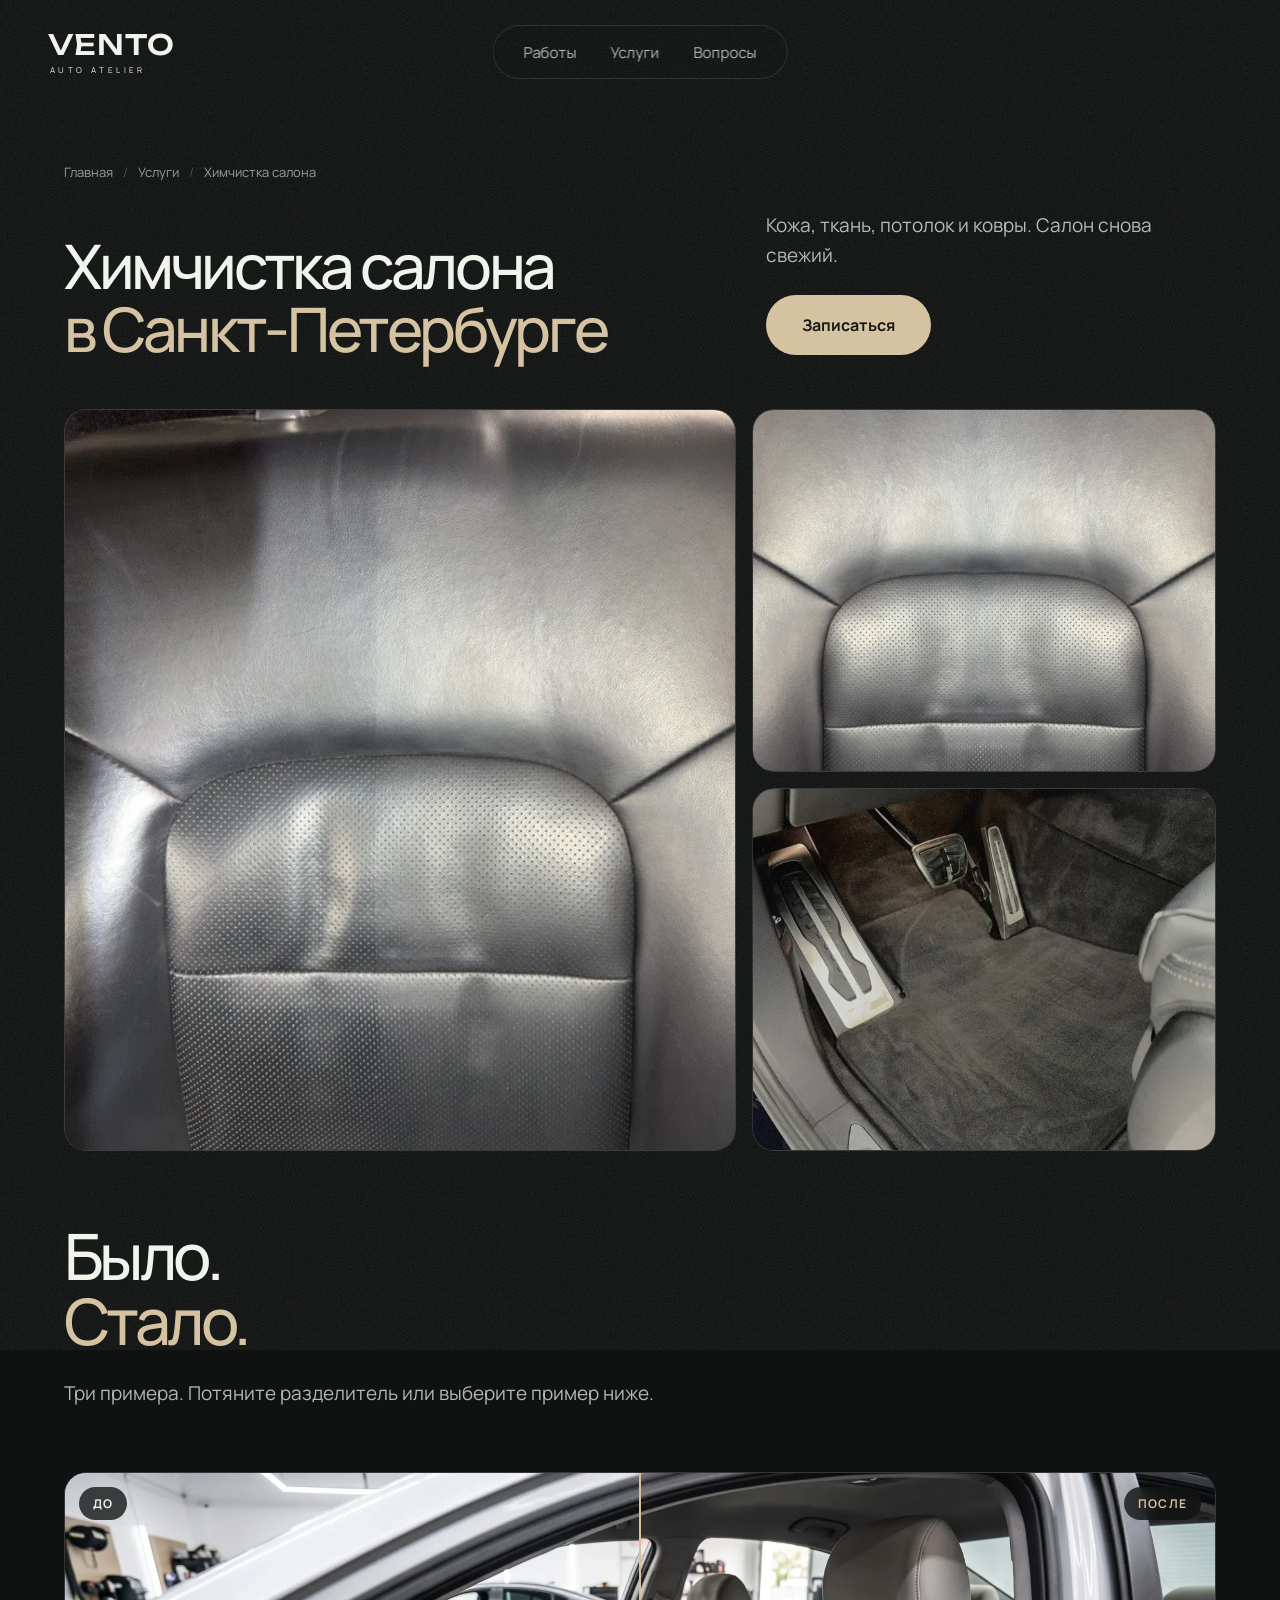
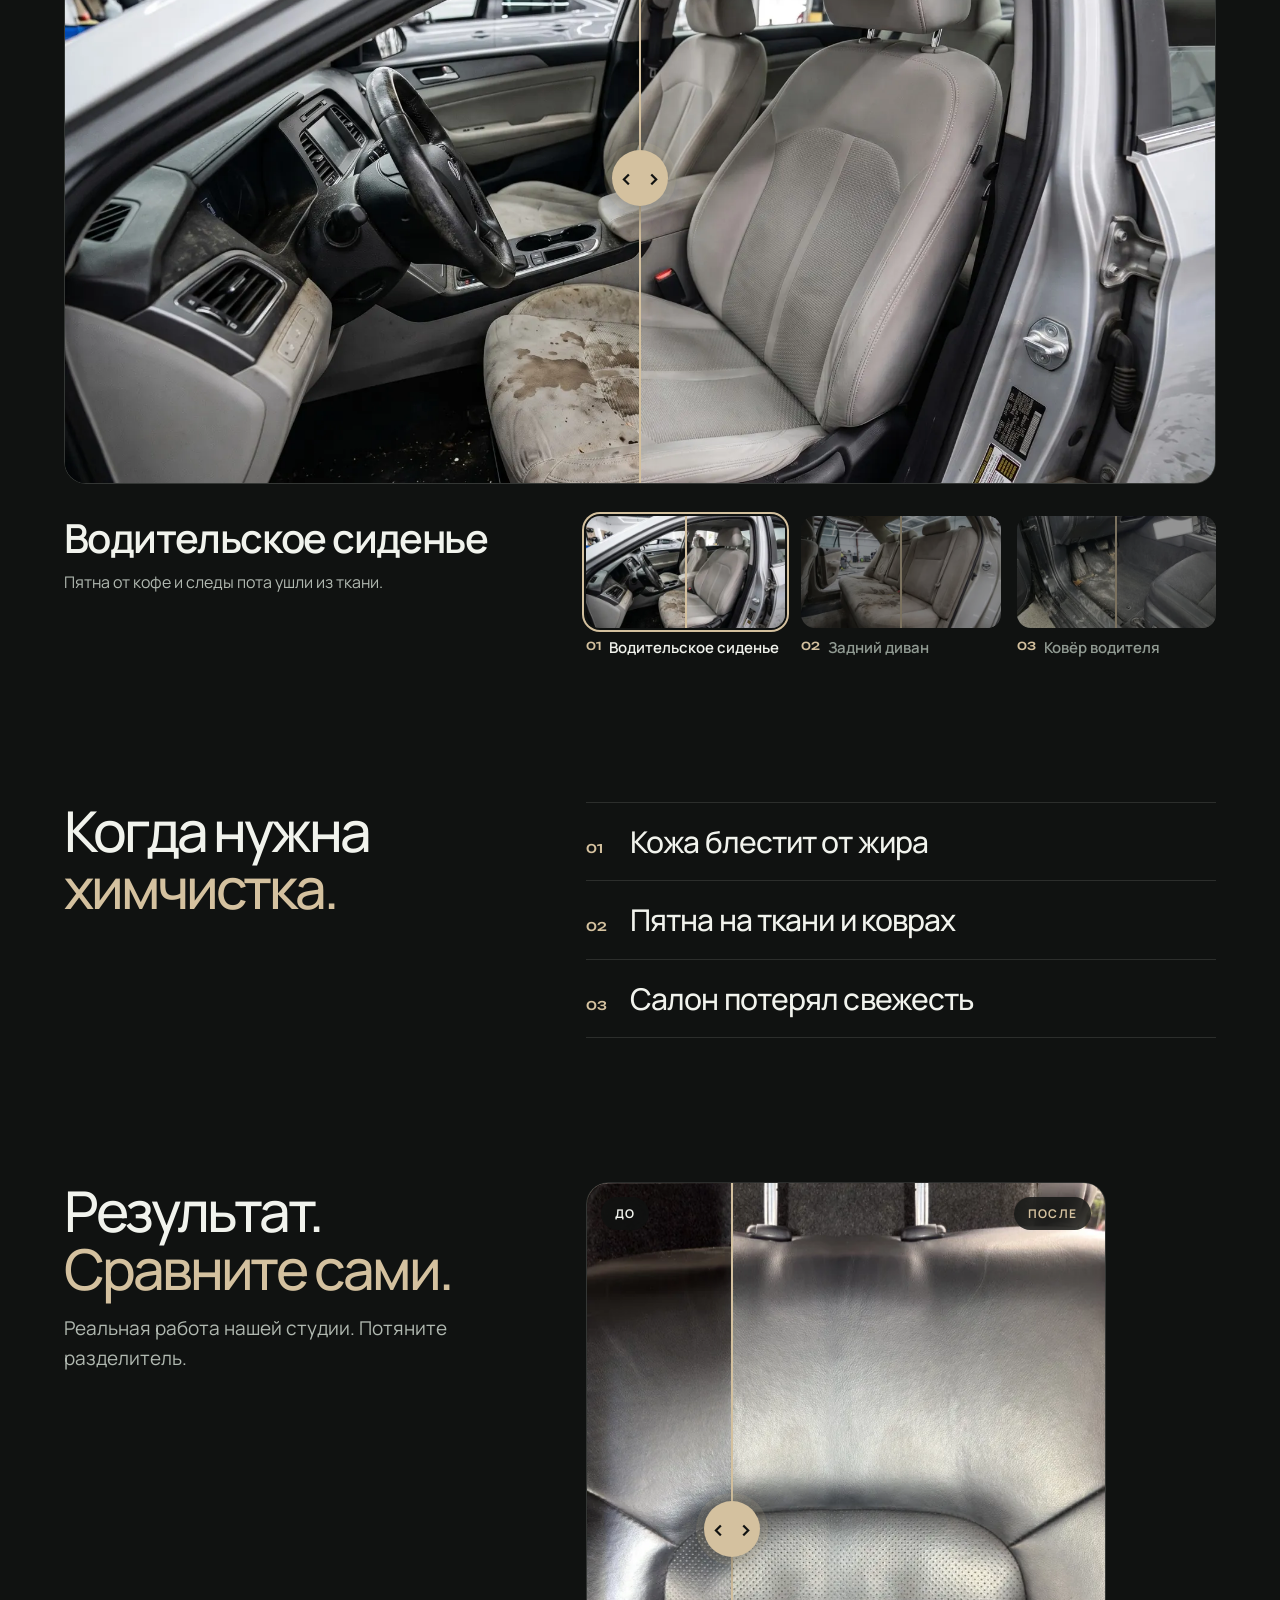
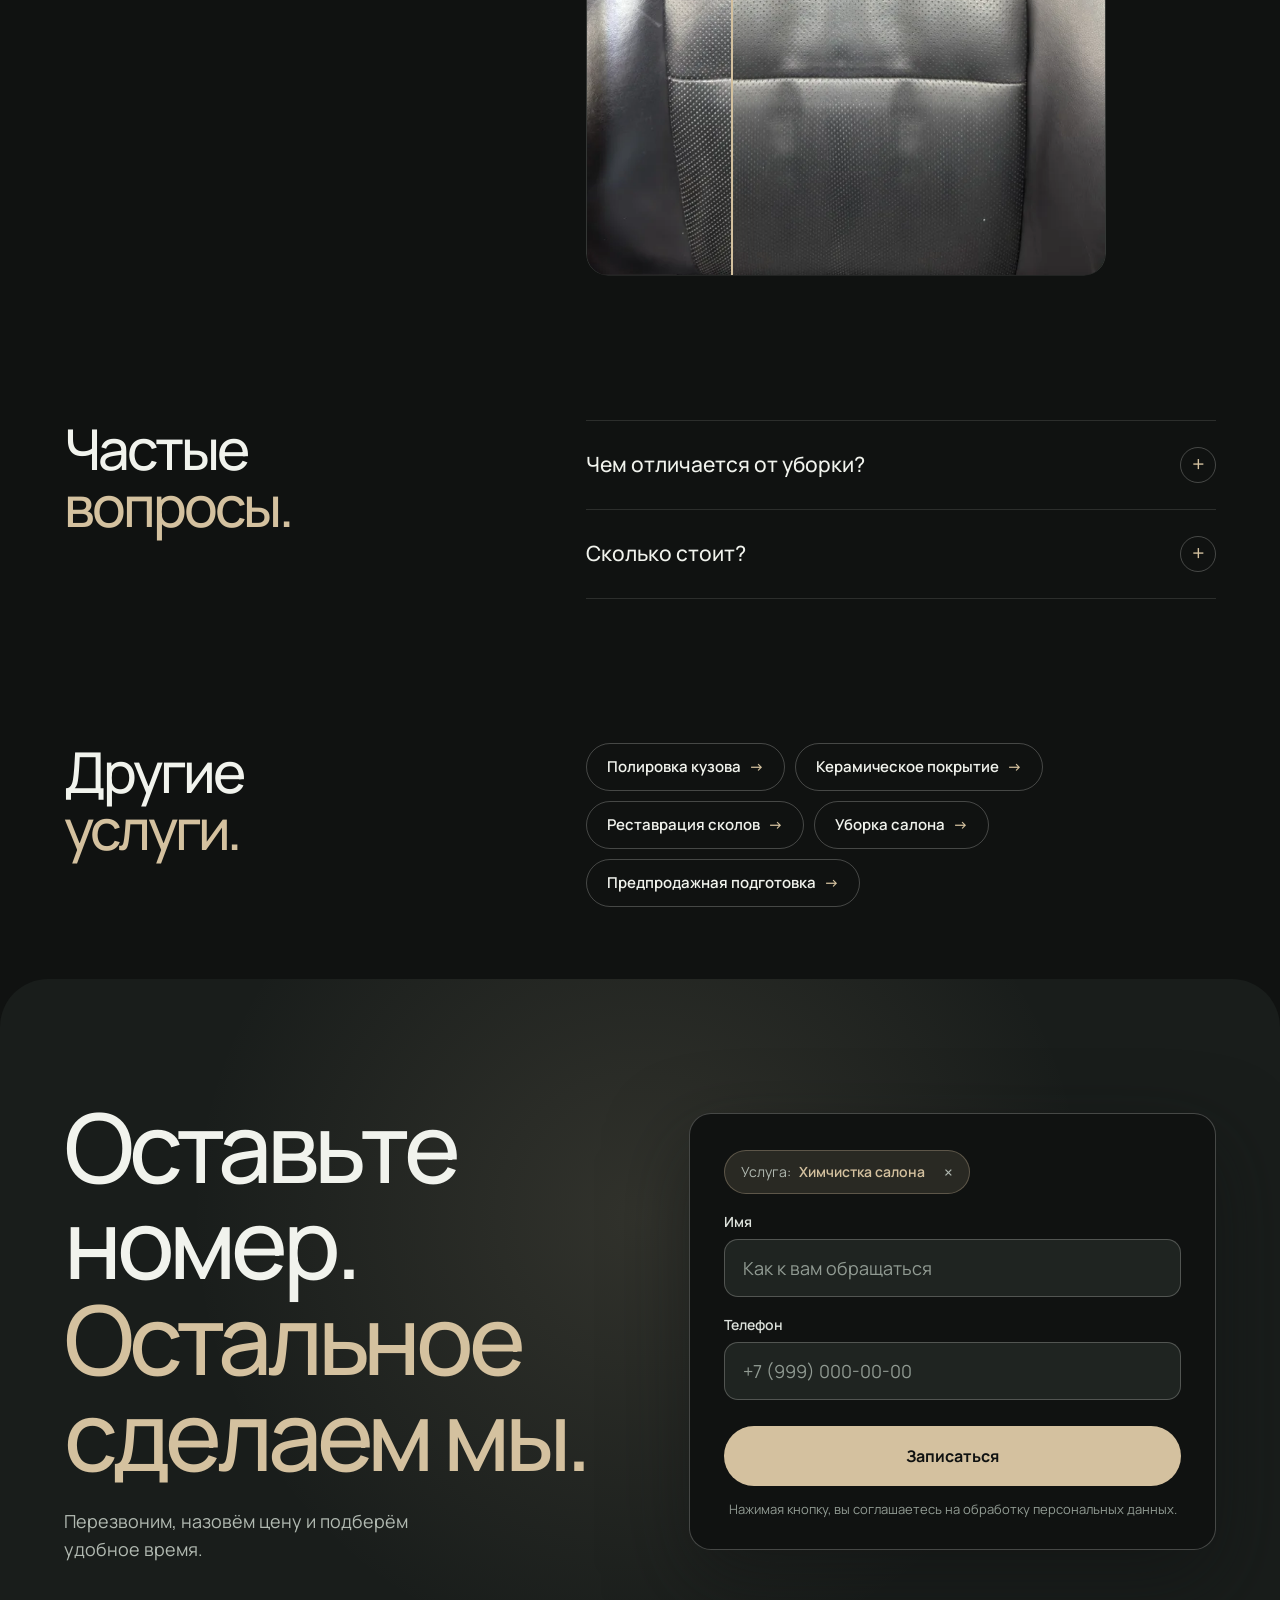
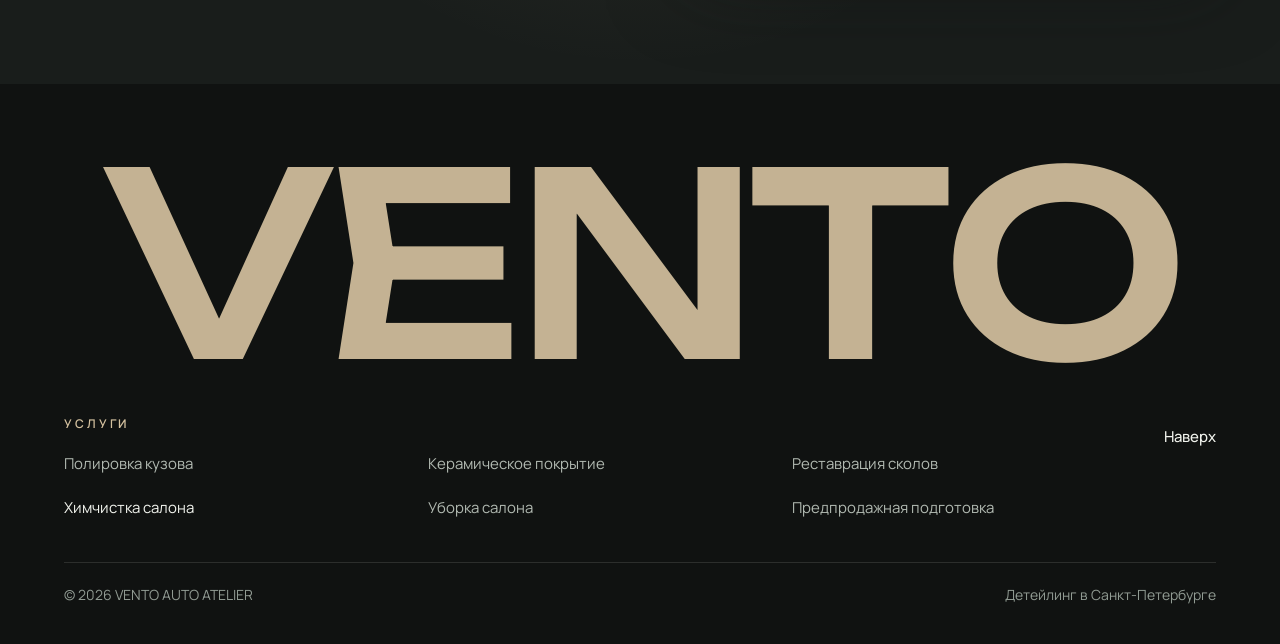
==== himchistka-salona/index.html @ b93645f8 "Publish VENTO AUTO ATELIER site Co-Authored-By: Claude Opus 5.5 <noreply@anthropic.com>" ====
<!doctype html>
<html lang="ru">
<head>
  <meta charset="UTF-8">
  <meta name="viewport" content="width=device-width,initial-scale=1,viewport-fit=cover">
  <meta name="theme-color" content="#101211">
  <title>Химчистка салона автомобиля в СПб — VENTO AUTO ATELIER</title>
  <meta name="description" content="Химчистка салона автомобиля в Санкт-Петербурге: кожа, ткань, потолок и ковры. Убираем загрязнения и жирный блеск с кожи. Фото до и после, запись онлайн.">
  <link rel="canonical" href="https://samceberez.github.io/himchistka-salona/">
  <meta name="robots" content="index, follow, max-image-preview:large, max-snippet:-1, max-video-preview:-1">
  <meta name="geo.region" content="RU-SPE">
  <meta name="geo.placename" content="Санкт-Петербург">
  <meta property="og:type" content="website">
  <meta property="og:locale" content="ru_RU">
  <meta property="og:site_name" content="VENTO AUTO ATELIER">
  <meta property="og:url" content="https://samceberez.github.io/himchistka-salona/">
  <meta property="og:title" content="Химчистка салона в Санкт-Петербурге — VENTO AUTO ATELIER">
  <meta property="og:description" content="Кожа, ткань, потолок и ковры. Салон снова свежий.">
  <meta property="og:image" content="https://samceberez.github.io/assets/og/himchistka-salona.jpg">
  <meta property="og:image:type" content="image/jpeg">
  <meta property="og:image:width" content="1200">
  <meta property="og:image:height" content="630">
  <meta property="og:image:alt" content="Химчистка салона в Санкт-Петербурге — VENTO AUTO ATELIER">
  <meta name="twitter:card" content="summary_large_image">
  <meta name="twitter:title" content="Химчистка салона в Санкт-Петербурге — VENTO AUTO ATELIER">
  <meta name="twitter:description" content="Кожа, ткань, потолок и ковры. Салон снова свежий.">
  <meta name="twitter:image" content="https://samceberez.github.io/assets/og/himchistka-salona.jpg">
  <link rel="icon" href="../favicon.ico" sizes="48x48">
  <link rel="icon" href="../assets/favicon.svg" type="image/svg+xml">
  <link rel="apple-touch-icon" href="../assets/apple-touch-icon.png">
  <link rel="manifest" href="../site.webmanifest">
  <link rel="preload" as="image" href="../assets/work/leather.webp" fetchpriority="high">
  <link rel="preload" as="font" type="font/woff2" href="../assets/font-1.woff2" crossorigin>
  <link rel="preload" as="font" type="font/woff2" href="../assets/font-2.woff2" crossorigin>
  <link rel="stylesheet" href="../assets/fonts.css?v=2">
  <link rel="stylesheet" href="../style.css?v=22.5">
  <script type="application/ld+json">{"@context":"https://schema.org","@graph":[{"@type":"WebPage","@id":"https://samceberez.github.io/himchistka-salona/#webpage","url":"https://samceberez.github.io/himchistka-salona/","name":"Химчистка салона автомобиля в СПб — VENTO AUTO ATELIER","description":"Химчистка салона автомобиля в Санкт-Петербурге: кожа, ткань, потолок и ковры. Убираем загрязнения и жирный блеск с кожи. Фото до и после, запись онлайн.","inLanguage":"ru-RU","isPartOf":{"@id":"https://samceberez.github.io/#website"},"about":{"@id":"https://samceberez.github.io/himchistka-salona/#service"},"breadcrumb":{"@id":"https://samceberez.github.io/himchistka-salona/#breadcrumbs"},"primaryImageOfPage":{"@type":"ImageObject","url":"https://samceberez.github.io/assets/work/leather.webp","width":720,"height":960}},{"@type":"BreadcrumbList","@id":"https://samceberez.github.io/himchistka-salona/#breadcrumbs","itemListElement":[{"@type":"ListItem","position":1,"name":"Главная","item":"https://samceberez.github.io/"},{"@type":"ListItem","position":2,"name":"Химчистка салона","item":"https://samceberez.github.io/himchistka-salona/"}]},{"@type":"Service","@id":"https://samceberez.github.io/himchistka-salona/#service","name":"Химчистка салона","serviceType":"Химчистка салона автомобиля","description":"Кожа, ткань, потолок и ковры. Салон снова свежий.","image":"https://samceberez.github.io/assets/work/leather.webp","url":"https://samceberez.github.io/himchistka-salona/","areaServed":{"@type":"City","name":"Санкт-Петербург"},"provider":{"@type":["AutoBodyShop","AutoWash"],"@id":"https://samceberez.github.io/#business","name":"VENTO AUTO ATELIER","url":"https://samceberez.github.io/","address":{"@type":"PostalAddress","addressLocality":"Санкт-Петербург","addressRegion":"Санкт-Петербург","addressCountry":"RU"}},"offers":{"@type":"Offer","priceCurrency":"RUB","availability":"https://schema.org/InStock","url":"https://samceberez.github.io/himchistka-salona/"}},{"@type":"FAQPage","@id":"https://samceberez.github.io/himchistka-salona/#faq","inLanguage":"ru-RU","mainEntity":[{"@type":"Question","name":"Чем отличается от уборки?","acceptedAnswer":{"@type":"Answer","text":"Уборка чистит поверхности. Химчистка очищает сами материалы салона."}},{"@type":"Question","name":"Сколько стоит?","acceptedAnswer":{"@type":"Answer","text":"Зависит от машины и её состояния. Перезвоним и назовём точную цену."}}]}]}</script>
  <script src="../app.js?v=22.5" defer></script>
</head>
<body id="top" class="page-service">
  <div class="grain" aria-hidden="true"></div>
  <a class="skip-link" href="#main">К содержанию</a>

  <header class="header">
    <a class="logo" href="../" aria-label="VENTO AUTO ATELIER, главная"><strong>VENTO</strong><small>AUTO ATELIER</small></a>
    <nav class="desktop-nav" aria-label="Навигация"><a href="../#works">Работы</a><a href="../#services">Услуги</a><a href="../#questions">Вопросы</a></nav>
    <button class="menu-toggle" type="button" aria-label="Открыть меню" aria-expanded="false" aria-controls="mobile-menu"><span></span><span></span></button>
    <nav id="mobile-menu" hidden aria-label="Мобильная навигация">
      <a href="../#works">Работы</a>
      <a href="../#services">Услуги</a>
      <a href="../#questions">Вопросы</a>
    </nav>
  </header>

  <main id="main">
    <section class="svc-hero container" aria-labelledby="page-title">
      <nav class="crumbs" aria-label="Хлебные крошки"><ol><li><a href="../">Главная</a></li><li><a href="../#services">Услуги</a></li><li aria-current="page">Химчистка салона</li></ol></nav>
      <div class="svc-hero-grid">
        <h1 id="page-title" data-kinetic>Химчистка салона<br><span class="accent">в Санкт-Петербурге</span></h1>
        <div class="svc-hero-side">
          <p class="lead reveal" style="--delay:150ms">Кожа, ткань, потолок и ковры. Салон снова свежий.</p>
          
          <a class="button page-cta reveal" style="--delay:250ms" href="#booking">Записаться</a>
        </div>
      </div>
      <div class="svc-gallery"><figure class="svc-shot is-lead reveal-media" style="--delay:0ms"><img src="../assets/work/leather.webp" alt="Кожаное сиденье: слева до химчистки, справа после" width="720" height="960" fetchpriority="high" decoding="async"></figure><figure class="svc-shot reveal-media" style="--delay:140ms"><img src="../assets/work/seat-after.webp" alt="Чистая матовая кожа сиденья после химчистки" width="720" height="960" loading="lazy" decoding="async"></figure><figure class="svc-shot reveal-media" style="--delay:280ms"><img src="../assets/work/interior-after.webp" alt="Чистые педали, коврик и пороги" width="720" height="960" loading="lazy" decoding="async"></figure></div>
    </section>

    <section class="ba-section svc-section section container" id="before-after" aria-labelledby="ba-title">
      <header class="ba-head">
        <h2 id="ba-title" data-kinetic>Было.<br><span class="accent">Стало.</span></h2>
        <p class="lead reveal" style="--delay:250ms">Три примера. Потяните разделитель или выберите пример ниже.</p>
      </header>
      <div class="ba" data-ba>
        <div class="ba-stage compare reveal-media" id="ba-stage" style="--pos:50%">
          <img class="compare-img ba-after" src="../assets/ba/himchistka-salona/1-after-960.webp" srcset="../assets/ba/himchistka-salona/1-after-960.webp 960w, ../assets/ba/himchistka-salona/1-after.webp 1920w" sizes="(min-width: 1440px) 1320px, 100vw" alt="То же сиденье после химчистки: чистая ровная ткань без пятен" width="1920" height="1080" loading="lazy" decoding="async">
          <div class="compare-before"><img class="compare-img ba-before" src="../assets/ba/himchistka-salona/1-before-960.webp" srcset="../assets/ba/himchistka-salona/1-before-960.webp 960w, ../assets/ba/himchistka-salona/1-before.webp 1920w" sizes="(min-width: 1440px) 1320px, 100vw" alt="Тканевое водительское сиденье до химчистки: пятна от кофе, крошки и шерсть" width="1920" height="1080" loading="lazy" decoding="async"></div>
          <span class="compare-tag is-before" aria-hidden="true">До</span><span class="compare-tag is-after" aria-hidden="true">После</span>
          <div class="compare-line" aria-hidden="true"><span class="compare-knob"><span>‹</span><span>›</span></span></div>
          <input class="compare-range" type="range" min="0" max="100" value="50" aria-label="Сравнить до и после" aria-valuetext="50% до, 50% после">
        </div>
        <div class="ba-foot">
          <div class="ba-caption" aria-live="polite"><h3>Водительское сиденье</h3><p>Пятна от кофе и следы пота ушли из ткани.</p></div>
          <div class="ba-nav" hidden>
            <div class="ba-cases" role="tablist" aria-label="Примеры: Химчистка салона" data-group="0"><button type="button" role="tab" class="ba-case" aria-controls="ba-stage" aria-selected="true" data-slug="himchistka-salona" data-n="1" data-title="Водительское сиденье" data-text="Пятна от кофе и следы пота ушли из ткани." data-alt-before="Тканевое водительское сиденье до химчистки: пятна от кофе, крошки и шерсть" data-alt-after="То же сиденье после химчистки: чистая ровная ткань без пятен"><span class="ba-thumb" aria-hidden="true"><img src="../assets/ba/himchistka-salona/1-before-480.webp" srcset="../assets/ba/himchistka-salona/1-before-480.webp 480w, ../assets/ba/himchistka-salona/1-before-960.webp 960w" sizes="(min-width: 1024px) 240px, 31vw" alt="" width="480" height="270" loading="lazy" decoding="async"><img class="is-after" src="../assets/ba/himchistka-salona/1-after-480.webp" srcset="../assets/ba/himchistka-salona/1-after-480.webp 480w, ../assets/ba/himchistka-salona/1-after-960.webp 960w" sizes="(min-width: 1024px) 240px, 31vw" alt="" width="480" height="270" loading="lazy" decoding="async"></span><span class="ba-case-name"><span aria-hidden="true">01</span>Водительское сиденье</span></button><button type="button" role="tab" class="ba-case" aria-controls="ba-stage" aria-selected="false" tabindex="-1" data-slug="himchistka-salona" data-n="2" data-title="Задний диван" data-text="Сок, следы обуви и жирное пятно вычищены." data-alt-before="Задний диван до химчистки: пятна от сока, следы обуви, крошки и песок" data-alt-after="Тот же диван после химчистки: чистая светлая ткань"><span class="ba-thumb" aria-hidden="true"><img src="../assets/ba/himchistka-salona/2-before-480.webp" srcset="../assets/ba/himchistka-salona/2-before-480.webp 480w, ../assets/ba/himchistka-salona/2-before-960.webp 960w" sizes="(min-width: 1024px) 240px, 31vw" alt="" width="480" height="270" loading="lazy" decoding="async"><img class="is-after" src="../assets/ba/himchistka-salona/2-after-480.webp" srcset="../assets/ba/himchistka-salona/2-after-480.webp 480w, ../assets/ba/himchistka-salona/2-after-960.webp 960w" sizes="(min-width: 1024px) 240px, 31vw" alt="" width="480" height="270" loading="lazy" decoding="async"></span><span class="ba-case-name"><span aria-hidden="true">02</span>Задний диван</span></button><button type="button" role="tab" class="ba-case" aria-controls="ba-stage" aria-selected="false" tabindex="-1" data-slug="himchistka-salona" data-n="3" data-title="Ковёр водителя" data-text="Белые разводы от соли, грязь и листья. После: чистый ворс." data-alt-before="Ковёр водителя до химчистки: разводы от соли, грязь, песок и листья" data-alt-after="Тот же ковёр после химчистки: чистый тёмный ворс и чистый порог"><span class="ba-thumb" aria-hidden="true"><img src="../assets/ba/himchistka-salona/3-before-480.webp" srcset="../assets/ba/himchistka-salona/3-before-480.webp 480w, ../assets/ba/himchistka-salona/3-before-960.webp 960w" sizes="(min-width: 1024px) 240px, 31vw" alt="" width="480" height="270" loading="lazy" decoding="async"><img class="is-after" src="../assets/ba/himchistka-salona/3-after-480.webp" srcset="../assets/ba/himchistka-salona/3-after-480.webp 480w, ../assets/ba/himchistka-salona/3-after-960.webp 960w" sizes="(min-width: 1024px) 240px, 31vw" alt="" width="480" height="270" loading="lazy" decoding="async"></span><span class="ba-case-name"><span aria-hidden="true">03</span>Ковёр водителя</span></button></div>
          </div>
        </div>
      </div>
    </section>

    <section class="svc-section svc-split section container" aria-labelledby="signs-title">
      <h2 id="signs-title" data-kinetic>Когда нужна<br><span class="accent">химчистка.</span></h2>
      <ol class="svc-signs"><li class="reveal" style="--delay:0ms"><span aria-hidden="true">01</span>Кожа блестит от жира</li><li class="reveal" style="--delay:70ms"><span aria-hidden="true">02</span>Пятна на ткани и коврах</li><li class="reveal" style="--delay:140ms"><span aria-hidden="true">03</span>Салон потерял свежесть</li></ol>
    </section>

    <section class="svc-section svc-split section container" aria-labelledby="result-title">
      <div class="svc-split-head">
        <h2 id="result-title" data-kinetic>Результат.<br><span class="accent">Сравните сами.</span></h2>
        <p class="lead reveal" style="--delay:200ms">Реальная работа нашей студии. Потяните разделитель.</p>
      </div>
      <div class="svc-compare">
        <div class="compare reveal-media" style="--pos:50%">
          <img class="compare-img" src="../assets/work/seat-after.webp" alt="После химчистки: чистая матовая кожа сиденья" width="720" height="960" loading="lazy" decoding="async">
          <div class="compare-before"><img class="compare-img" src="../assets/work/seat-before.webp" alt="До химчистки: жирный блеск и загрязнения на коже" width="720" height="960" loading="lazy" decoding="async"></div>
          <span class="compare-tag is-before" aria-hidden="true">До</span><span class="compare-tag is-after" aria-hidden="true">После</span>
          <div class="compare-line" aria-hidden="true"><span class="compare-knob"><span>‹</span><span>›</span></span></div>
          <input class="compare-range" type="range" min="0" max="100" value="50" aria-label="Кожаное сиденье до и после химчистки: сравнить" aria-valuetext="50% до, 50% после">
        </div>
      </div>
    </section>
    <section class="essentials section container" id="questions" aria-labelledby="questions-title">
      <h2 id="questions-title" data-kinetic>Частые<br><span class="accent">вопросы.</span></h2>
      <div class="faq-list">
        <details class="reveal" style="--delay:0ms" name="vento-faq"><summary>Чем отличается от уборки?<span aria-hidden="true">+</span></summary><p>Уборка чистит поверхности. Химчистка очищает сами материалы салона.</p></details>
        <details class="reveal" style="--delay:70ms" name="vento-faq"><summary>Сколько стоит?<span aria-hidden="true">+</span></summary><p>Зависит от машины и её состояния. Перезвоним и назовём точную цену.</p></details>
      </div>
    </section>

    <section class="svc-section svc-split section container" aria-labelledby="more-title">
      <h2 id="more-title" data-kinetic>Другие<br><span class="accent">услуги.</span></h2>
      <ul class="svc-more"><li><a href="../polirovka-kuzova/">Полировка кузова<span aria-hidden="true">→</span></a></li><li><a href="../keramika/">Керамическое покрытие<span aria-hidden="true">→</span></a></li><li><a href="../restavraciya-skolov/">Реставрация сколов<span aria-hidden="true">→</span></a></li><li><a href="../uborka-salona/">Уборка салона<span aria-hidden="true">→</span></a></li><li><a href="../predprodazhnaya-podgotovka/">Предпродажная подготовка<span aria-hidden="true">→</span></a></li></ul>
    </section>

    <section class="booking" id="booking" aria-labelledby="booking-title">
      <div class="booking-glow" aria-hidden="true"></div>
      <div class="container booking-grid">
        <div class="booking-copy">
          <h2 id="booking-title" data-kinetic>Оставьте номер.<br><span class="accent">Остальное сделаем мы.</span></h2>
          <p class="reveal">Перезвоним, назовём цену и подберём удобное время.</p>
        </div>
        <div class="booking-card reveal">
          <form class="booking-form" id="booking-form" data-endpoint="" data-service="Химчистка салона" novalidate>
            <input type="hidden" name="service" id="service" value="">
            <p class="booking-chosen" hidden><span>Услуга:</span> <strong id="service-label"></strong> <button type="button" class="booking-chosen-clear" aria-label="Убрать выбранную услугу">×</button></p>
            <div class="field">
              <label for="name">Имя</label>
              <input id="name" name="name" placeholder="Как к вам обращаться" autocomplete="given-name" maxlength="60" required aria-describedby="name-error">
              <p class="field-error" id="name-error" aria-live="polite"></p>
            </div>
            <div class="field">
              <label for="phone">Телефон</label>
              <input id="phone" name="phone" type="tel" inputmode="tel" placeholder="+7 (999) 000-00-00" autocomplete="tel" maxlength="18" required aria-describedby="phone-error">
              <p class="field-error" id="phone-error" aria-live="polite"></p>
            </div>
            <button class="button form-submit" type="submit">Записаться</button>
            <p class="form-status" id="form-status" role="status" aria-live="polite"></p>
            <p class="consent">Нажимая кнопку, вы соглашаетесь на обработку персональных данных.</p>
          </form>
          <div class="booking-done" id="booking-done" hidden tabindex="-1">
            <span class="done-mark" aria-hidden="true">✓</span>
            <h3 id="done-title">Спасибо!</h3>
            <p id="done-text">Скоро перезвоним.</p>
            <button type="button" class="text-link done-again">Отправить ещё одну заявку</button>
          </div>
        </div>
      </div>
    </section>
  </main>

  <footer class="footer container">
    <p class="footer-mark" data-kinetic="chars" aria-hidden="true">VENTO</p>
    <div class="footer-main">
    <nav class="footer-nav" aria-label="Услуги">
      <p class="footer-label">Услуги</p>
      <ul><li><a href="../polirovka-kuzova/">Полировка кузова</a></li><li><a href="../keramika/">Керамическое покрытие</a></li><li><a href="../restavraciya-skolov/">Реставрация сколов</a></li><li><a href="../himchistka-salona/" aria-current="page">Химчистка салона</a></li><li><a href="../uborka-salona/">Уборка салона</a></li><li><a href="../predprodazhnaya-podgotovka/">Предпродажная подготовка</a></li></ul>
    </nav>
      <!-- contacts --><!-- /contacts -->
      <a class="back-top text-link" href="#top">Наверх</a>
    </div>
    <div class="footer-bottom"><span>© <span id="year">2026</span> VENTO AUTO ATELIER</span><span>Детейлинг в Санкт-Петербурге</span></div>
  </footer>
</body>
</html>
---- assets/fonts.css ----
/* Manrope 400–700 and Unbounded 500, subset to Latin + Cyrillic + punctuation, WOFF2. */
@font-face{font-family:'Manrope';font-style:normal;font-weight:400;font-display:swap;src:url(font-0.woff2) format('woff2')}
@font-face{font-family:'Manrope';font-style:normal;font-weight:500;font-display:swap;src:url(font-1.woff2) format('woff2')}
@font-face{font-family:'Manrope';font-style:normal;font-weight:600;font-display:swap;src:url(font-2.woff2) format('woff2')}
@font-face{font-family:'Manrope';font-style:normal;font-weight:700;font-display:swap;src:url(font-3.woff2) format('woff2')}
@font-face{font-family:'Unbounded';font-style:normal;font-weight:500;font-display:swap;src:url(font-5.woff2) format('woff2')}
---- style.css ----
/* VENTO v5: dark automotive atelier. Pills for actions, 22px cards, 14px inputs. One accent: champagne. */
:root {
  color-scheme:dark;
  --black:#101211; --graphite:#191d1b; --steel:#282e2b; --steel-soft:#1f2421; --ivory:#f1f3ed;
  --champagne:#d4c19f; --champagne-light:#ead9b9; --gray:#b1b9b1; --dim:#919b93; --overlay-text:#dde2dc;
  --hairline:#f1f3ed1f; --edge:#f1f3ed3d; --dark-glass:#101211e6;
  --black-clear:#10121100; --black-shade:#101211c7; --black-half:#10121180; --black-deep:#101211f5;
  --accent-clear:#d4c19f00; --accent-glow:#d4c19f22; --accent-soft:#d4c19f4d;
  --light-clear:#f1f3ed00; --light-glow:#f1f3ed70; --reflect:#f1f3ed3a;
  --cool:#eef5ff; --cool-glow:#dcebff99;
  --bg:var(--black); --surface:var(--graphite); --text:var(--ivory); --accent:var(--champagne); --muted:var(--gray); --line:var(--hairline);
  --font:'Manrope',sans-serif; --font-logo:'Unbounded',sans-serif;
  --section-space:clamp(64px,18vw,88px); --gutter:20px; --radius-card:22px; --radius-input:14px;
  --ease:cubic-bezier(.22,1,.36,1); --ease-expo:cubic-bezier(.16,1,.3,1); --duration:320ms;
  --layer-grain:60; --layer-focus:50; --layer-header:30; --layer-dock:20;
}
*{box-sizing:border-box}html{scroll-behavior:smooth;scroll-padding-top:96px;overflow-x:clip}
body{margin:0;background:var(--bg);color:var(--text);font-family:var(--font);font-size:16px;-webkit-font-smoothing:antialiased;overflow-x:clip}
body.menu-open{overflow-y:hidden}a{color:inherit;text-decoration:none}button,input{font:inherit}button{color:inherit;cursor:pointer}
button,a,input,summary{-webkit-tap-highlight-color:transparent;touch-action:manipulation}img{display:block;width:100%;height:100%;object-fit:cover}
h1,h2,h3,p{margin:0}h1,h2,h3{font-weight:500;min-width:0;overflow-wrap:break-word}
button,a{transition:background var(--duration) var(--ease),color var(--duration) var(--ease),border-color var(--duration) var(--ease),transform var(--duration) var(--ease)}
button:focus-visible,a:focus-visible,input:focus-visible,summary:focus-visible{outline:2px solid var(--accent);outline-offset:4px}
::selection{background:var(--accent);color:var(--bg)}[hidden]{display:none!important}
.sr-only{position:absolute;width:1px;height:1px;padding:0;margin:-1px;overflow:hidden;clip:rect(0,0,0,0);white-space:nowrap;border:0}
.container{width:min(1320px,calc(100% - var(--gutter)*2));margin-inline:auto}.section{padding-block:var(--section-space)}
.eyebrow{color:var(--accent);font-size:11px;font-weight:600;line-height:1.7;text-transform:uppercase;letter-spacing:.16em}.accent{color:var(--accent)}
h2{font-size:clamp(42px,11vw,72px);line-height:1.02;letter-spacing:-.055em}
.lead{margin-top:20px;font-size:17px;line-height:1.6;color:var(--muted);max-width:52ch}
.button{min-height:60px;padding:0 36px;display:inline-flex;align-items:center;justify-content:center;gap:0;background:var(--accent);color:var(--black);border:0;border-radius:999px;font-size:16px;font-weight:700;white-space:nowrap}
.button:hover{background:var(--champagne-light);transform:translateY(-2px)}.button:active{transform:scale(.98)}
.text-link{display:inline-flex;align-items:center;gap:14px;min-height:44px;padding:0;border:0;background:none;font-size:15px;font-weight:500;white-space:nowrap}.text-link:hover{color:var(--accent)}
.skip-link{position:fixed;z-index:var(--layer-focus);top:12px;left:12px;padding:16px;background:var(--accent);color:var(--bg);transform:translateY(-200%)}.skip-link:focus{transform:none}

/* Film grain: one fixed, oversized noise layer that jitters in steps (GPU transform only), over the whole site. */
.grain{position:fixed;z-index:var(--layer-grain);top:-50%;left:-50%;width:200%;height:200%;pointer-events:none;opacity:.075;background-image:url("data:image/svg+xml,%3Csvg xmlns='http://www.w3.org/2000/svg' width='220' height='220'%3E%3Cfilter id='g'%3E%3CfeTurbulence type='fractalNoise' baseFrequency='.85' numOctaves='3' stitchTiles='stitch'/%3E%3CfeColorMatrix values='0 0 0 0 1  0 0 0 0 1  0 0 0 0 1  0 0 0 1.4 -.25'/%3E%3C/filter%3E%3Crect width='100%25' height='100%25' filter='url(%23g)'/%3E%3C/svg%3E");animation:grain .9s steps(6) infinite}
@keyframes grain{0%{transform:translate3d(0,0,0)}17%{transform:translate3d(-3%,2%,0)}33%{transform:translate3d(2%,-4%,0)}50%{transform:translate3d(-4%,-1%,0)}67%{transform:translate3d(4%,3%,0)}83%{transform:translate3d(-1%,4%,0)}100%{transform:translate3d(0,0,0)}}

/* Header: floating glass bar on mobile, split pills on desktop. */
.header{position:fixed;top:12px;left:12px;right:12px;z-index:var(--layer-header);display:flex;align-items:center;justify-content:space-between;flex-wrap:wrap;min-height:64px;padding:10px 10px 10px 18px;background:var(--dark-glass);border:1px solid var(--line);border-radius:20px;backdrop-filter:blur(18px);-webkit-backdrop-filter:blur(18px)}
.logo{display:inline-flex;flex-direction:column;justify-content:center;align-items:flex-start;gap:7px;min-height:44px}.logo strong{font-family:var(--font-logo);font-size:22px;font-weight:500;line-height:1;letter-spacing:1px}.logo small{font-size:7px;line-height:1;letter-spacing:3px;padding-left:2px}
.desktop-nav{display:none}.menu-toggle{width:44px;height:44px;display:flex;flex-direction:column;align-items:center;justify-content:center;gap:6px;border:0;border-radius:50%;background:var(--steel)}
.menu-toggle span{width:18px;height:1.5px;background:var(--text);transition:transform .4s var(--ease)}.menu-toggle[aria-expanded=true] span:first-child{transform:translateY(3.75px) rotate(45deg)}.menu-toggle[aria-expanded=true] span:last-child{transform:translateY(-3.75px) rotate(-45deg)}
.menu-open .header{bottom:12px;align-content:flex-start;background:var(--black-deep);box-shadow:0 0 0 100vmax var(--black-shade)}
#mobile-menu{flex-basis:100%;display:flex;flex-direction:column;height:calc(100% - 64px);overflow-y:auto;padding:36px 8px 8px 0}
#mobile-menu a{display:flex;align-items:center;min-height:84px;font-size:clamp(38px,11vw,52px);font-weight:500;letter-spacing:-.05em;border-bottom:1px solid var(--line);animation:menu-enter .6s var(--ease) both}
#mobile-menu a:hover{color:var(--accent)}
#mobile-menu a:nth-child(2){animation-delay:60ms}#mobile-menu a:nth-child(3){animation-delay:120ms}

/* Hero: one stage at every size. The car drives in from the right and settles,
   headlights blink every 5 seconds. */
.hero{--car-w:min(106vw,1000px);--word:clamp(80px,26vw,236px);position:relative;isolation:isolate;display:flex;flex-direction:column;justify-content:center;padding:112px 0 64px;overflow:clip;background:var(--bg)}
.hero:before{content:'';position:absolute;z-index:0;left:50%;top:56%;width:150vw;height:110vw;translate:-50% -50%;border-radius:50%;background:radial-gradient(closest-side,var(--accent-glow),var(--accent-clear));pointer-events:none;animation:light-enter 1.6s 1.1s var(--ease) both}
.hero-content{display:contents}
.hero-location{order:1;position:relative;z-index:1;display:flex;align-items:center;justify-content:center;gap:16px;padding-inline:var(--gutter);font-size:11px;font-weight:600;letter-spacing:.34em;color:var(--champagne-light);animation:fade-up .7s .2s var(--ease) both}
.loc-rule{width:clamp(28px,9vw,56px);height:1px;background:linear-gradient(90deg,var(--accent-clear),var(--accent));transform-origin:right;animation:rule-draw .9s .55s var(--ease) both}
.loc-rule:last-child{background:linear-gradient(90deg,var(--accent),var(--accent-clear));transform-origin:left}
.loc-name{margin-right:-.34em}
@keyframes rule-draw{from{transform:scaleX(0)}to{transform:none}}
.hero h1{order:2;position:relative;z-index:1;margin-top:12px;padding-inline:8px;text-align:center;line-height:1;font-weight:600}
.hero-first,.hero-second{display:block;width:max-content;margin-inline:auto;padding:4px 6px 8px;clip-path:inset(-.12em -.4em 0 -.4em)}
.hero-first{font-size:clamp(30px,8.6vw,60px);letter-spacing:-.055em;font-weight:500}
.hero-second{font-size:var(--word);letter-spacing:-.075em;color:var(--accent);margin-top:-.08em;white-space:nowrap}
.char{display:inline-block;transform-origin:0 100%;animation:char-rise 1s calc(.15s + var(--char-index)*34ms) var(--ease-expo) both}.hero-second .char{animation-delay:calc(.38s + var(--char-index)*48ms)}
/* Liquid type (5s loop): after the intro the heading is drawn once into a WebGL texture and warped by sine waves
   whose periods divide 5s, so the loop has no seam. The DOM text stays for layout and screen readers. */
.liquid-canvas{position:absolute;pointer-events:none;opacity:0}
.liquid-ready .hero-second{visibility:hidden}.liquid-ready .hero-second .char{animation:none}
.lq-on>.liquid-canvas{opacity:1}
.lq-ch{display:inline-block}.lq-word{display:inline-block;white-space:nowrap}.liquid-ready [data-liquid]{color:transparent}h2[data-kinetic]{position:relative}
.hero-scene{order:3;position:relative;z-index:2;flex-shrink:0;align-self:flex-start;left:50%;translate:-50% 0;width:var(--car-w);aspect-ratio:3/2;margin-top:calc(var(--word)*-.42 - 8px - var(--car-w)*.147);margin-bottom:calc(var(--car-w)*-.1);pointer-events:none}
.hero-scene:before{content:'';position:absolute;width:88%;height:5%;left:6%;top:80%;border-radius:50%;background:var(--black);filter:blur(14px);opacity:.85;animation:light-enter 1.4s .7s var(--ease) both}
.hero-visual{position:relative;width:100%;height:100%;transform-origin:88% 82%;animation:car-arrive 1.5s .25s both}
.car-stack{position:relative;width:100%;height:100%;transition:transform .7s var(--ease)}
.car-stack>img{position:absolute;inset:0;width:100%;height:100%;object-fit:contain}
.car{-webkit-box-reflect:below calc(var(--car-w)*-.233) linear-gradient(var(--light-clear) 17%,var(--reflect) 21%,var(--light-clear) 50%)}
.car-lights{opacity:0;mix-blend-mode:screen;animation:lights-on 5s 1.45s linear infinite both}
.car-flare{position:absolute;left:var(--fx);top:var(--fy);width:var(--fw);height:30px;translate:-50% -50%;background:linear-gradient(90deg,var(--light-clear),var(--cool) 50%,var(--light-clear)) center/100% 2px no-repeat,radial-gradient(closest-side,var(--cool-glow),var(--light-clear));mix-blend-mode:screen;opacity:0;animation:flare 5s 1.5s var(--ease) infinite both}
.car-flare.is-main{--fx:47%;--fy:51.5%;--fw:72%}.car-flare.is-far{--fx:7%;--fy:51%;--fw:34%;animation-delay:1.62s}
.hero-tagline{order:4;position:relative;z-index:3;padding-inline:var(--gutter);text-align:center;font-size:21px;letter-spacing:-.03em;animation:rise-soft .9s 1.15s var(--ease-expo) both}
.hero-footer{order:5;position:relative;z-index:3;margin-top:22px;animation:rise-soft .9s 1.3s var(--ease-expo) both}
.hero-action>p{display:none;font-size:16px;line-height:1.6;color:var(--muted);text-align:center}.hero-action .button{width:100%}
.hero-secondary{display:flex;justify-content:center;margin-top:6px}
/* The intro waits, paused on its first frame, until the page is actually on screen (app.js starts it). */
.intro-wait .hero *,.intro-wait .hero:before,.intro-wait .hero-scene:before{animation-play-state:paused!important}
/* Until the intro starts, the heading words stay hidden (the script splits them into letters a moment later). */
.intro-wait .kinetic-word{visibility:hidden}
@keyframes car-arrive{0%{opacity:0;filter:blur(8px);transform:translate3d(70%,0,0);animation-timing-function:cubic-bezier(.2,.7,.25,1)}22%{opacity:1}62%{filter:blur(0);transform:translate3d(-1.5%,0,0) rotate(-1.4deg);animation-timing-function:cubic-bezier(.3,0,.3,1)}80%{transform:translate3d(.4%,0,0) rotate(.35deg)}100%{opacity:1;filter:none;transform:none}}
@keyframes lights-on{0%{opacity:0}4%{opacity:1}6%{opacity:.15}10%{opacity:1}30%,96%{opacity:.85}100%{opacity:0}}
@keyframes flare{0%{opacity:0;transform:scaleX(.15)}7%{opacity:1;transform:scaleX(1)}34%,100%{opacity:0;transform:scaleX(1.5)}}

/* Phones and tablets: the hero fills one screen, a pool of light on the floor, the car fits whole. */
@media(max-width:1023px){
  .hero:before{top:auto;bottom:16%;width:130vw;height:46vw;translate:-50% 0;background:radial-gradient(closest-side,var(--accent-glow),var(--accent-clear))}
  .hero{min-height:100svh;justify-content:space-between}
  .hero-location,.hero-footer{margin-top:auto}
}
@media(max-width:767px){
  .hero{--car-w:92vw;padding:92px 0 calc(22px + env(safe-area-inset-bottom))}
  .hero-location{margin-top:clamp(12px,4svh,36px)}
  .hero-tagline{margin-top:auto}.hero-footer{margin-top:18px}
  .hero-second{position:relative;top:-.1em}
}

/* Works: real before/after pairs. Triptych on desktop, tabs on phones. */
.works{position:relative}
.works-head{margin-bottom:40px}
.works-grid{display:grid;grid-template-columns:minmax(0,1fr);gap:28px}
.work{margin:0;transition-delay:var(--delay,0ms)}
.compare{position:relative;aspect-ratio:3/4;overflow:hidden;isolation:isolate;border-radius:var(--radius-card);background:var(--surface);border:1px solid var(--line);user-select:none;-webkit-user-select:none}
.compare-img{position:absolute;inset:0;width:100%;height:100%;object-fit:cover;-webkit-user-drag:none;pointer-events:none}
.compare-before{position:absolute;inset:0;z-index:1;clip-path:inset(0 calc(100% - var(--pos)) 0 0)}
.compare-line{position:absolute;top:0;bottom:0;left:var(--pos);z-index:3;width:2px;margin-left:-1px;background:var(--accent);pointer-events:none;box-shadow:0 0 22px var(--accent-soft)}
.compare-knob{position:absolute;top:50%;left:50%;translate:-50% -50%;width:56px;height:56px;border-radius:50%;display:flex;align-items:center;justify-content:center;gap:12px;background:var(--accent);color:var(--black);font-size:24px;font-weight:600;line-height:1;box-shadow:0 0 0 8px var(--accent-glow),0 10px 30px var(--black-half);transition:scale .3s var(--ease),box-shadow .3s var(--ease)}
.compare.active .compare-knob{scale:1.1;box-shadow:0 0 0 14px var(--accent-soft),0 10px 30px var(--black-half)}
.compare-tag{position:absolute;top:14px;z-index:4;padding:8px 14px;border-radius:999px;background:var(--black-shade);backdrop-filter:blur(8px);-webkit-backdrop-filter:blur(8px);font-size:12px;font-weight:700;letter-spacing:.1em;text-transform:uppercase;pointer-events:none;transition:opacity .3s var(--ease)}
.compare-tag.is-before{left:14px}.compare-tag.is-after{right:14px;color:var(--accent)}.compare-tag.is-faded{opacity:0}
.compare-range{position:absolute;inset:0;z-index:5;width:100%;height:100%;margin:0;opacity:0;cursor:ew-resize;touch-action:pan-y;appearance:none;-webkit-appearance:none;background:transparent}
.compare-range::-webkit-slider-runnable-track{height:100%;background:transparent}.compare-range::-webkit-slider-thumb{-webkit-appearance:none;width:56px;height:100%;background:transparent}.compare-range::-moz-range-track{height:100%;background:transparent}.compare-range::-moz-range-thumb{width:56px;height:100%;background:transparent;border:0}
.compare:has(.compare-range:focus-visible){outline:2px solid var(--accent);outline-offset:4px}
.work figcaption{display:flex;flex-direction:column;gap:6px;margin-top:18px}.work figcaption strong{font-size:21px;font-weight:600;letter-spacing:-.02em}.work figcaption span{font-size:15px;line-height:1.55;color:var(--muted)}
.works-tabs{position:relative;display:grid;grid-template-columns:repeat(3,minmax(0,1fr));padding:5px;margin-bottom:20px;border-radius:999px;background:var(--steel-soft);border:1px solid var(--line)}
.works-tabs button{position:relative;z-index:1;min-height:46px;padding:0 6px;border:0;border-radius:999px;background:transparent;color:var(--muted);font-size:15px;font-weight:600}
.works-tabs button[aria-selected=true]{color:var(--black)}
.works-tabs-pill{position:absolute;top:5px;bottom:5px;left:5px;width:calc((100% - 10px)/3);border-radius:999px;background:var(--accent);transform:translateX(calc(var(--tab,0)*100%));transition:transform .45s var(--ease)}
.works.is-tabbed .work:not(.is-active){display:none}


/* Services: seven photo tiles, mixed sizes. Copy sits on a scrim, never on raw photo. */
.services{position:relative;background:var(--surface);border-radius:28px 28px 0 0}
.services-head{margin-bottom:40px}
.svc-text{margin-top:10px;font-size:16px;line-height:1.55;color:var(--overlay-text);max-width:44ch;transition:opacity .25s var(--ease),transform .25s var(--ease)}.svc-text.is-swapping{opacity:0;transform:translateY(6px)}
.svc-switch{display:flex;flex-wrap:wrap;gap:6px;margin-top:16px}
.svc-switch button{min-height:44px;padding:0 15px;border-radius:999px;border:1px solid var(--edge);background:var(--black-shade);backdrop-filter:blur(10px);-webkit-backdrop-filter:blur(10px);font-size:14px;font-weight:600;white-space:nowrap}
.svc-switch button:hover{border-color:var(--accent)}.svc-switch button[aria-checked=true]{background:var(--accent);border-color:var(--accent);color:var(--black)}.svc-switch button:active{transform:scale(.97)}.svc-switch{pointer-events:auto}

/* Services as stories: one stage, seven slides, progress bars, tap or swipe to move, hold to pause. */
.stories{display:grid;gap:16px}
.stories-stage{position:relative;isolation:isolate;aspect-ratio:3/4;min-height:440px;width:100%;overflow:hidden;border-radius:var(--radius-card);background:var(--bg);border:1px solid var(--line);box-shadow:0 40px 80px -40px var(--black),inset 0 1px 0 var(--hairline);touch-action:pan-y;user-select:none;-webkit-user-select:none}
.story{position:absolute;inset:0;opacity:0;visibility:hidden;transition:opacity .7s var(--ease),visibility 0s .7s}
.story.is-active{opacity:1;visibility:visible;transition:opacity .7s var(--ease),visibility 0s}
.story-img,.story-split{position:absolute;inset:0;z-index:-2;width:100%;height:100%;object-fit:cover}
.story-split{display:grid;grid-template-columns:1fr 1fr}.story-split img{object-fit:cover}
.story-split:before{content:'';position:absolute;z-index:1;top:0;bottom:0;left:50%;width:2px;margin-left:-1px;background:var(--accent);box-shadow:0 0 22px var(--accent-soft)}
.story-split .compare-tag{top:34px}.story-split .compare-tag.is-before{left:14px}.story-split .compare-tag.is-after{left:calc(50% + 12px);right:auto}
.story.is-active .story-img,.story.is-active .story-split{animation:story-zoom 6s linear both}
.story:after{content:'';position:absolute;inset:0;z-index:-1;pointer-events:none;background:linear-gradient(180deg,var(--black-half),var(--black-clear) 20%,var(--black-clear) 42%,var(--black-shade) 70%,var(--black-deep))}
.story-body{position:absolute;left:0;right:0;bottom:0;z-index:3;padding:22px 20px 22px}
.story-tag{font-size:11px;font-weight:600;letter-spacing:.24em;text-transform:uppercase;color:var(--accent)}
.story h3{margin-top:10px;font-size:clamp(34px,10vw,60px);line-height:1;letter-spacing:-.05em;font-weight:600;text-wrap:balance}
.story.is-active .story-body>:not(h3){animation:fade-up .7s var(--ease) both}
.story.is-active .story-tag{animation-delay:.05s}.story.is-active .svc-switch{animation-delay:.25s}.story.is-active .svc-text{animation-delay:.33s}.story.is-active .story-more{animation-delay:.4s}
.stories-bars{position:absolute;z-index:4;top:12px;left:12px;right:12px;display:flex;gap:5px;pointer-events:none}
.stories-bars span{flex:1;height:3px;overflow:hidden;border-radius:3px;background:var(--edge)}
.stories-bars i{display:block;height:100%;background:var(--ivory);transform:scaleX(0);transform-origin:left}
.stories-bars .is-done i{transform:none}
.stories-bars .is-active i{animation:bar-fill 5s linear both}
.stories.is-paused .stories-bars .is-active i,.stories.is-paused .stories-list [aria-current=true]:after{animation-play-state:paused}
.story-tap{position:absolute;top:0;bottom:0;z-index:2;padding:0;border:0;background:transparent;cursor:pointer}
.story-tap.is-prev{left:0;width:32%}.story-tap.is-next{right:0;width:68%}
.story-tap:focus-visible{outline:2px solid var(--accent);outline-offset:-6px}
.stories-list{display:flex;gap:8px;overflow-x:auto;scrollbar-width:none;margin-inline:calc(var(--gutter)*-1);padding:2px var(--gutter)}
.stories-list::-webkit-scrollbar{display:none}
.sl-num,.sl-tag{display:none}
.stories-list button{flex:none;position:relative;min-height:44px;padding:0 16px;border:1px solid var(--edge);border-radius:999px;background:transparent;color:var(--muted);font-size:14px;font-weight:600;white-space:nowrap}
.stories-list button:hover{color:var(--text);border-color:var(--gray)}
.stories-list button[aria-current=true]{background:var(--accent);border-color:var(--accent);color:var(--black)}
@keyframes bar-fill{from{transform:scaleX(0)}to{transform:scaleX(1)}}
@keyframes story-zoom{from{transform:scale(1.14)}to{transform:scale(1)}}
@media(min-width:768px){
  .story-body{padding:32px 32px 30px}
  .stories-stage{aspect-ratio:4/3}
}
@media(min-width:1024px){
  .stories{grid-template-columns:minmax(0,.9fr) minmax(0,1.1fr);gap:clamp(48px,6vw,96px);align-items:stretch}
  /* Desktop catalogue: an index of services ruled to the exact height of the card beside it. The active line
     lifts to full ivory and slides in, its timer runs along the rule, and pointing at a line shows that service. */
  .stories-list{order:-1;display:flex;flex-direction:column;gap:0;overflow:visible;margin:0;padding:0;border-top:1px solid var(--line)}
  .stories-list button{flex:1;display:grid;grid-template-columns:52px minmax(0,1fr) auto;align-items:center;column-gap:8px;width:100%;min-height:72px;padding:0;border:0;border-bottom:1px solid var(--line);border-radius:0;
    background:none;color:var(--dim);font-size:clamp(22px,1.8vw,29px);font-weight:500;letter-spacing:-.04em;line-height:1.1;text-align:left;white-space:nowrap;
    transition:color .4s var(--ease)}
  .stories-list button:before{content:'';position:absolute;left:0;top:50%;width:2px;height:0;border-radius:2px;background:var(--accent);transform:translateY(-50%);transition:height .5s var(--ease-expo)}
  .stories-list button:after{content:'';position:absolute;left:0;right:0;bottom:-1px;height:1px;background:var(--accent);transform:scaleX(0);transform-origin:left}
  .sl-num{display:block;font-family:var(--font-logo);font-size:12px;font-weight:500;letter-spacing:.04em;color:var(--dim);opacity:.7;transition:color .4s var(--ease),opacity .4s var(--ease),transform .6s var(--ease-expo)}
  .sl-name{display:block;overflow:hidden;text-overflow:ellipsis;transition:transform .6s var(--ease-expo)}
  .sl-tag{display:inline-flex;align-items:center;justify-content:flex-end;gap:12px;padding-left:16px;font-size:10px;font-weight:600;letter-spacing:.24em;text-transform:uppercase;color:var(--dim);opacity:.55;transition:color .4s var(--ease),opacity .4s var(--ease)}
  .sl-tag:after{content:'→';display:grid;place-items:center;width:30px;height:30px;border-radius:50%;border:1px solid var(--accent-soft);font-size:14px;letter-spacing:0;color:var(--accent);opacity:0;transform:translateX(-8px);transition:opacity .4s var(--ease),transform .6s var(--ease-expo),background .4s var(--ease),color .4s var(--ease)}
  .stories-list button:hover{color:var(--overlay-text)}.stories-list button:hover .sl-name{transform:translateX(6px)}.stories-list button:hover .sl-tag{opacity:.9}
  .stories-list button[aria-current=true]{background:none;border-color:var(--line);color:var(--text)}
  .stories-list button[aria-current=true]:before{height:38%}
  .stories-list button[aria-current=true] .sl-num{color:var(--accent);opacity:1;transform:translateX(16px)}
  .stories-list button[aria-current=true] .sl-name{transform:translateX(16px)}
  .stories-list button[aria-current=true] .sl-tag{color:var(--accent);opacity:1}
  .stories-list button[aria-current=true] .sl-tag:after{opacity:1;transform:none;background:var(--accent);color:var(--black)}
  .stories-list button[aria-current=true]:after{animation:bar-fill 5s linear both}
  .stories-stage{aspect-ratio:auto;height:clamp(560px,78svh,760px);min-height:0}
  .stories-bars{display:none}
  .story-body{padding:40px 40px 36px}
  .story h3{font-size:clamp(40px,3.4vw,54px)}
  .story .svc-text{font-size:17px;margin-top:14px}
}

/* Atelier: manifesto beside a real studio reflection. */
.atelier{position:relative;overflow:clip;padding-block:var(--section-space);background:var(--surface)}
.atelier-grid{display:grid;grid-template-columns:minmax(0,1fr);gap:40px;align-items:center}
.atelier h2{font-size:clamp(42px,11vw,72px);line-height:1.06;letter-spacing:-.055em}.atelier h2>span{display:block}
.atelier-text{margin-top:20px;font-size:17px;line-height:1.65;color:var(--muted);max-width:42ch}
.atelier-photo{position:relative;aspect-ratio:4/5;overflow:hidden;border-radius:var(--radius-card);border:1px solid var(--line)}.atelier-photo img{object-position:center 40%;scale:1.12}

/* Finished cars: one studio, the cars change places. The next car is dragged in behind a vertical line of light;
   the room is identical in every frame, so only the car appears to change. */
.garage{position:relative;background:var(--bg)}
.garage-head{margin-bottom:40px}
.bay{display:grid;grid-template-columns:minmax(0,1fr);gap:24px}.bay-side,.bay-frame{min-width:0}
.bay-frame{margin-inline:calc(var(--gutter)*-1)}
.bay-stage{position:relative;isolation:isolate;aspect-ratio:900/957;overflow:hidden;background:var(--surface);touch-action:pan-y;user-select:none;-webkit-user-select:none;cursor:grab}
.bay-shot{position:absolute;inset:0;margin:0;opacity:0;pointer-events:none}
.bay-pic{position:absolute;inset:0;overflow:hidden}.bay-pic img{-webkit-user-drag:none;user-select:none}
.bay-shot figcaption,.bay-controls,.bay-progress{display:none}
.bay-shot.is-active{opacity:1;z-index:1}
.bay-shot.is-next{opacity:1;z-index:2;clip-path:inset(0 0 0 var(--cut,100%))}
.bay-shot.is-prev{opacity:1;z-index:2;clip-path:inset(0 var(--cut,100%) 0 0)}
.bay-line{position:absolute;z-index:3;top:0;bottom:0;left:var(--edge,100%);width:48px;margin-left:-24px;background:linear-gradient(90deg,var(--light-clear),var(--light-glow) 45%,var(--ivory) 49%,var(--ivory) 51%,var(--light-glow) 55%,var(--light-clear));-webkit-mask:linear-gradient(180deg,var(--black-clear),var(--black) 14%,var(--black) 86%,var(--black-clear));mask:linear-gradient(180deg,var(--black-clear),var(--black) 14%,var(--black) 86%,var(--black-clear));opacity:0;transition:opacity .2s var(--ease);pointer-events:none}
.bay-stage.is-moving .bay-line,.bay-stage.is-dragging .bay-line{opacity:1}
.bay-stage.is-dragging{cursor:grabbing}
/* Swipe hint: a glass pill on the photo; the dot travels right to left like a finger, until the first swipe. */
.bay-hint{position:absolute;z-index:4;left:50%;bottom:18px;translate:-50% 0;display:flex;align-items:center;gap:10px;padding:10px 16px 10px 12px;border-radius:999px;border:1px solid var(--edge);background:var(--black-shade);backdrop-filter:blur(12px);-webkit-backdrop-filter:blur(12px);font-size:14px;font-weight:600;color:var(--ivory);white-space:nowrap;pointer-events:none;transition:opacity .45s var(--ease),transform .45s var(--ease)}
.bay-hint-track{position:relative;width:44px;height:2px;border-radius:2px;background:var(--edge)}
.bay-hint-track i{position:absolute;top:50%;right:0;width:10px;height:10px;margin-top:-5px;border-radius:50%;background:var(--ivory);box-shadow:0 0 12px 2px var(--light-glow);animation:bay-swipe 1.6s var(--ease) infinite}
.bay.is-touched .bay-hint{opacity:0;transform:translateY(8px)}
@keyframes bay-swipe{0%{transform:translateX(0);opacity:0}15%{opacity:1}70%{transform:translateX(-34px);opacity:1}100%{transform:translateX(-34px);opacity:0}}
.bay-label{font-size:12px;font-weight:600;letter-spacing:.24em;text-transform:uppercase;color:var(--accent)}
.bay-name{margin-top:8px;overflow:hidden;font-size:clamp(30px,8.4vw,44px);font-weight:600;line-height:1.15;letter-spacing:-.045em;white-space:nowrap}
.bay-name span{display:inline-block}
.bay-name span.is-in{animation:bay-name .7s var(--ease-expo) both}
@media(max-width:767px){.motion-ready .bay-stage.reveal-media{clip-path:inset(100% 0 0 0)}.motion-ready .bay-stage.reveal-media.visible{clip-path:inset(0)}}
@keyframes bay-name{from{opacity:0;transform:translate3d(0,60%,0)}to{opacity:1;transform:none}}
@media(min-width:768px){
  .garage-head{margin-bottom:64px}
  .bay-frame{margin-inline:0}
  .bay-stage{border-radius:var(--radius-card);border:1px solid var(--line)}
  }
/* Desktop: the six cars stand in one row that runs off the right edge of the screen.
   Drag with the mouse, scroll, or use the arrows; each photo drifts slightly inside its frame as the row moves. */
@media(min-width:1024px){
  .garage-head{display:flex;align-items:flex-end;justify-content:space-between;gap:48px;margin-bottom:40px}
  .garage-head br{display:none}
  .bay-controls{display:flex;align-items:center;gap:12px;flex-shrink:0}
  .bay-count{display:flex;align-items:baseline;gap:8px;margin-right:16px;font-variant-numeric:tabular-nums}
  .bay-count b{font-family:var(--font-logo);font-size:28px;font-weight:500;color:var(--text)}.bay-count span{font-size:15px;color:var(--dim)}
  .bay-arrow{width:60px;height:60px;padding:0;display:grid;place-items:center;border:1px solid var(--edge);border-radius:50%;background:transparent;color:var(--text);font-size:20px}
  .bay-arrow:hover:not(:disabled){border-color:var(--accent);background:var(--accent);color:var(--black)}
  .bay-arrow:disabled{opacity:.3;cursor:default}
  .bay{display:block}.bay-side{display:none}
  .bay-frame{margin-right:calc(50% - 50vw)}
  .bay-stage{display:flex;gap:24px;aspect-ratio:auto;padding-right:var(--gutter);overflow-x:auto;overflow-y:hidden;scroll-snap-type:x mandatory;scrollbar-width:none;overscroll-behavior-x:contain;border:0;border-radius:0;background:none;touch-action:auto}
  .bay-stage::-webkit-scrollbar{display:none}
  .bay-stage.is-grabbing{cursor:grabbing;scroll-snap-type:none}
  .bay-shot{position:relative;inset:auto;flex:0 0 clamp(320px,28vw,440px);opacity:1;clip-path:none!important;scroll-snap-align:start;pointer-events:auto}
  .bay-pic{position:relative;inset:auto;aspect-ratio:6/5;border-radius:var(--radius-card);border:1px solid var(--line);background:var(--surface)}
  .bay-pic img{object-position:50% 100%;transform-origin:50% 100%;transform:translate3d(var(--px,0%),0,0) scale(var(--zoom,1.1));transition:transform .9s var(--ease-expo)}
  .bay-shot:hover .bay-pic img{--zoom:1.15}
  .bay-shot figcaption{display:flex;align-items:baseline;gap:14px;margin-top:18px;font-size:21px;font-weight:600;letter-spacing:-.02em}
  .bay-shot figcaption span{font-family:var(--font-logo);font-size:12px;font-weight:500;color:var(--accent)}
  .bay-line,.bay-hint{display:none}
  .bay-progress{display:block;position:relative;height:2px;margin-top:40px;background:var(--line);overflow:hidden}
  .bay-progress i{position:absolute;inset:0 auto 0 0;width:var(--thumb,30%);background:var(--accent);transform:translateX(var(--shift,0%));transition:transform .25s var(--ease)}
}

/* Before / after catalogue: one wide stage (4:3 on phones, 16:9 from tablets), tabs for the service,
   three cases as split thumbnails. A new case dissolves the old pair away and replays the reveal from «до». */
@property --split{syntax:'<percentage>';inherits:true;initial-value:50%}
.ba-section{position:relative;background:var(--bg)}
.ba-head{margin-bottom:40px}
.ba{display:grid;grid-template-columns:minmax(0,1fr);gap:18px;min-width:0}
.ba-groups{position:relative;display:flex;gap:2px;width:max-content;max-width:100%;padding:5px;overflow-x:auto;scrollbar-width:none;border-radius:999px;background:var(--steel-soft);border:1px solid var(--line)}
.ba-groups::-webkit-scrollbar{display:none}
.ba-groups button{position:relative;z-index:1;flex:none;min-height:46px;padding:0 18px;border:0;border-radius:999px;background:transparent;color:var(--muted);font-size:15px;font-weight:600;white-space:nowrap;transition:color .45s var(--ease)}
.ba-groups button:hover{color:var(--text)}
.ba-groups button[aria-selected=true]{color:var(--black)}
.ba-groups:not(.is-ready) button[aria-selected=true]{background:var(--accent)}
.ba-groups-pill{position:absolute;top:5px;bottom:5px;left:0;width:var(--w,0);border-radius:999px;background:var(--accent);transform:translateX(var(--x,0));opacity:0;transition:transform .55s var(--ease-expo),width .55s var(--ease-expo)}
.ba-groups.is-ready .ba-groups-pill{opacity:1}
.ba-stage{width:100%;aspect-ratio:4/3}
.ba-ghost{position:absolute;inset:0;z-index:2;pointer-events:none;transition:opacity .75s var(--ease),transform 1.1s var(--ease-expo)}
.ba-ghost.is-out{opacity:0;transform:scale(1.03)}
.ba-ghost .compare-img{transform:none!important}
.ba-foot{display:grid;gap:22px}
.ba-caption>*{transition:opacity .25s var(--ease),transform .25s var(--ease)}
.ba-caption.is-swapping>*{opacity:0;transform:translateY(8px)}
.ba-caption h3{font-size:clamp(26px,7vw,40px);font-weight:600;line-height:1.1;letter-spacing:-.04em;text-wrap:balance}
.ba-caption p{margin-top:10px;font-size:16px;line-height:1.55;color:var(--muted);max-width:44ch}
.ba-more{margin-top:8px}
.ba-cases{display:grid;grid-template-columns:repeat(3,minmax(0,1fr));gap:10px}
.ba-case{display:grid;align-content:start;gap:10px;min-width:0;padding:0;border:0;background:none;color:var(--dim);text-align:left}
.ba-thumb{--split:50%;position:relative;display:block;aspect-ratio:16/9;overflow:hidden;border-radius:var(--radius-input);background:var(--surface);opacity:.55;transition:--split .7s var(--ease-expo),opacity .35s var(--ease),box-shadow .35s var(--ease)}
.ba-thumb img{position:absolute;inset:0;transition:transform .9s var(--ease-expo)}
.ba-thumb .is-after{clip-path:inset(0 0 0 var(--split))}
.ba-thumb:after{content:'';position:absolute;top:0;bottom:0;left:var(--split);width:2px;margin-left:-1px;background:var(--accent);box-shadow:0 0 12px var(--accent-soft)}
.ba-case:hover .ba-thumb{--split:24%;opacity:1}.ba-case:hover .ba-thumb img{transform:scale(1.06)}
.ba-case[aria-selected=true] .ba-thumb{opacity:1;box-shadow:0 0 0 2px var(--bg),0 0 0 4px var(--accent)}
.ba-case:focus-visible{outline:0}.ba-case:focus-visible .ba-thumb{outline:2px solid var(--accent);outline-offset:6px}
.ba-case-name{display:flex;gap:8px;font-size:13px;font-weight:600;line-height:1.3;transition:color .35s var(--ease)}
.ba-case-name span{display:none;font-family:var(--font-logo);font-size:11px;font-weight:500;line-height:1.6;color:var(--accent)}
.ba-case:hover .ba-case-name,.ba-case[aria-selected=true] .ba-case-name{color:var(--text)}
@media(min-width:768px){
  .ba-head{margin-bottom:64px}
  .ba{gap:24px}
  .ba-stage{aspect-ratio:16/9}
  .ba-cases{gap:16px}
  .ba-case-name{font-size:15px}.ba-case-name span{display:block}
}
@media(min-width:1024px){
  .ba-stage{max-height:max(440px,68svh)}
  .ba-foot{grid-template-columns:minmax(0,5fr) minmax(0,7fr);column-gap:72px;align-items:start;margin-top:8px}
}

/* Service pages: visual first. Title and call to action, then three photos, then short facts.
   Every block uses one grid: heading in the left column, content in the right (desktop); everything starts on the left edge. */
.svc-hero{padding-top:112px}
.crumbs ol{display:flex;flex-wrap:wrap;margin:-6px 0 16px;padding:0;list-style:none;font-size:13px;color:var(--dim)}
.crumbs li{display:inline-flex;align-items:center}
.crumbs li+li:before{content:'/';margin:0 10px;color:var(--edge)}
.crumbs a{display:inline-flex;align-items:center;min-height:44px}.crumbs a:hover{color:var(--accent)}
.svc-hero-grid{display:grid;gap:22px}
.svc-hero h1{font-size:clamp(34px,9.6vw,80px);line-height:1.02;letter-spacing:-.055em}
.svc-hero h1 .kw{white-space:nowrap}
.svc-hero-side .lead{margin-top:0}
.page-price{margin-top:16px;font-size:22px;font-weight:600;color:var(--accent)}
.page-cta{margin-top:24px}
.svc-gallery{display:grid;grid-template-columns:repeat(2,minmax(0,1fr));gap:10px;margin:36px calc(var(--gutter)*-1) 0}
.svc-shot{position:relative;margin:0;overflow:hidden;aspect-ratio:1;background:var(--surface)}
.svc-shot.is-lead{grid-column:1/-1;aspect-ratio:4/3}
.svc-shot img{transition:transform 1.2s var(--ease-expo)}
/* Studio shots of whole cars: keep the car and the floor, trim the ceiling. */
.svc-shot.is-car img{object-position:50% 100%;transform-origin:50% 100%}
.page-service h2{font-size:clamp(38px,9.5vw,64px)}
.page-service .svc-section,.page-service .essentials{padding-block:56px}
.svc-split{display:grid;gap:28px}
.svc-split>h2,.svc-split-head h2{margin:0}
.svc-split-head .lead{margin-top:16px}
.svc-signs{margin:0;padding:0;list-style:none;border-top:1px solid var(--line)}
.svc-signs li{display:grid;grid-template-columns:44px minmax(0,1fr);align-items:baseline;padding:20px 0;border-bottom:1px solid var(--line);font-size:clamp(20px,5.4vw,30px);font-weight:500;letter-spacing:-.03em;line-height:1.25}
.svc-signs span{font-family:var(--font-logo);font-size:12px;font-weight:500;letter-spacing:0;color:var(--accent)}
.svc-variants{margin:0;padding:0;list-style:none;border-top:1px solid var(--line)}
.svc-variants li{display:grid;gap:6px;padding:20px 0;border-bottom:1px solid var(--line)}
.svc-variants h3{font-size:clamp(22px,5.4vw,30px);font-weight:500;letter-spacing:-.03em;line-height:1.2;color:var(--accent)}
.svc-variants p{font-size:17px;line-height:1.5;color:var(--muted)}
.svc-compare{max-width:560px}
.svc-flow,.svc-more{display:flex;flex-wrap:wrap;gap:10px;margin:0;padding:0;list-style:none}
.svc-flow li{display:inline-flex;align-items:center;gap:10px;min-height:52px;padding:0 20px 0 16px;border:1px solid var(--edge);border-radius:999px;font-size:17px;font-weight:600}
.svc-flow span{font-family:var(--font-logo);font-size:12px;color:var(--accent)}
.svc-more a{display:inline-flex;align-items:center;gap:8px;min-height:48px;padding:0 20px;border:1px solid var(--edge);border-radius:999px;font-size:15px;font-weight:600}
.svc-more a span{color:var(--accent);transition:transform var(--duration) var(--ease)}
.svc-more a:hover{border-color:var(--accent);color:var(--accent)}.svc-more a:hover span{transform:translateX(4px)}
@media(min-width:768px){
  .svc-hero{padding-top:140px}
  .svc-gallery{grid-template-columns:minmax(0,1.45fr) minmax(0,1fr);grid-template-rows:repeat(2,minmax(0,1fr));gap:16px;height:clamp(460px,58vw,780px);margin-inline:0;margin-top:48px}
  .svc-shot,.svc-shot.is-lead{aspect-ratio:auto;border-radius:var(--radius-card);border:1px solid var(--line)}
  .svc-shot.is-lead{grid-column:1;grid-row:1/span 2}
  .svc-shot:hover img{transform:scale(1.05)}
  .page-service .svc-section,.page-service .essentials{padding-block:72px}
  .svc-variants li{grid-template-columns:minmax(0,1fr) minmax(0,1fr);align-items:baseline;gap:24px}
}
@media(min-width:1024px){
  .svc-hero{padding-top:156px}
  .svc-hero-grid{grid-template-columns:minmax(0,7fr) minmax(0,5fr);column-gap:72px;align-items:end}
  .svc-hero h1{font-size:min(4.8vw,80px)}
  .svc-hero-side{padding-bottom:6px}
  .svc-split{grid-template-columns:minmax(0,5fr) minmax(0,7fr);column-gap:72px;align-items:start}
  .svc-split>h2,.svc-split-head{position:sticky;top:140px}
  .page-service .essentials h2,.svc-split>h2,.svc-split-head h2{font-size:clamp(40px,4.4vw,64px);white-space:nowrap}
}

.faq-list p a,.story-more{color:var(--accent)}
.faq-list p a{text-decoration:underline;text-decoration-thickness:1px;text-underline-offset:3px}
.story-more{position:relative;display:inline-flex;align-items:center;gap:12px;min-height:48px;margin-top:20px;padding:0 8px 0 20px;border:1px solid var(--accent-soft);border-radius:999px;background:var(--black-shade);backdrop-filter:blur(10px);-webkit-backdrop-filter:blur(10px);font-size:14px;font-weight:600}
.story-more span{display:grid;place-items:center;width:32px;height:32px;border-radius:50%;background:var(--accent);color:var(--black);font-size:15px;transition:transform .5s var(--ease-expo)}
.story-more:hover{border-color:var(--accent);color:var(--champagne-light)}.story-more:hover span{transform:translateX(3px)}
.footer-nav{flex:1 1 320px;min-width:0}
.footer-label{margin-bottom:10px;font-size:12px;font-weight:600;letter-spacing:.24em;text-transform:uppercase;color:var(--accent)}
.footer-nav ul{display:grid;grid-template-columns:repeat(2,minmax(0,1fr));gap:0 20px;margin:0;padding:0;list-style:none}
.footer-nav a{display:flex;align-items:center;min-height:44px;font-size:15px;color:var(--muted)}
.footer-nav a:hover,.footer-nav a[aria-current=page]{color:var(--text)}
.footer-contacts{display:flex;flex-direction:column;gap:2px;font-style:normal;font-size:15px;color:var(--muted)}
.footer-contacts a,.footer-contacts span{display:flex;align-items:center;min-height:44px}.footer-contacts a:hover{color:var(--accent)}
.footer-contacts a[href^="tel:"]{font-size:22px;font-weight:600;color:var(--text)}
@media(min-width:768px){
  .footer-nav ul{grid-template-columns:repeat(3,minmax(0,1fr))}
}
@media(min-width:1024px){
  .svc-compare{max-width:520px}
}

/* FAQ: one calm column. */
.essentials{max-width:none}.essentials h2{margin-bottom:40px}
.faq-list{border-top:1px solid var(--line)}details{border-bottom:1px solid var(--line)}
summary{list-style:none;cursor:pointer;display:flex;align-items:center;justify-content:space-between;gap:16px;min-height:76px;font-size:18px;font-weight:500;line-height:1.4;padding-block:18px}summary::-webkit-details-marker{display:none}summary:hover{color:var(--accent)}
summary>span{width:36px;height:36px;display:grid;place-items:center;border-radius:50%;border:1px solid var(--edge);color:var(--accent);font-size:22px;font-weight:400;transition:transform .4s var(--ease),background .4s var(--ease);flex-shrink:0}details[open] summary>span{transform:rotate(45deg);background:var(--accent-glow)}
details p{font-size:16px;color:var(--muted);line-height:1.7;padding:0 48px 26px 0;max-width:640px}details[open] p{animation:rise-soft .6s var(--ease-expo) both}

/* Booking: two fields, one button. */
.booking{position:relative;overflow:clip;isolation:isolate;padding-block:var(--section-space);background:var(--surface);border-radius:28px 28px 0 0}
.booking-glow{position:absolute;z-index:-1;width:900px;height:900px;left:50%;top:-30%;translate:-50% 0;border-radius:50%;background:radial-gradient(closest-side,var(--accent-glow),var(--accent-clear));pointer-events:none}
.booking-grid{display:grid;grid-template-columns:minmax(0,1fr);gap:40px;align-items:center}
.booking-copy h2{font-size:clamp(46px,12vw,96px);line-height:1}.booking-copy>p{font-size:18px;line-height:1.6;color:var(--muted);margin-top:20px;max-width:36ch}
.booking-card{position:relative;padding:26px 20px 22px;border-radius:var(--radius-card);background:var(--bg);border:1px solid var(--edge);box-shadow:0 30px 80px var(--black-half)}
.booking-chosen{display:flex;align-items:center;gap:8px;margin-bottom:6px;padding:6px 6px 6px 16px;width:max-content;max-width:100%;border-radius:999px;background:var(--accent-glow);border:1px solid var(--accent-soft);font-size:14px;color:var(--muted)}.booking-chosen strong{color:var(--accent);font-weight:600}
.booking-chosen-clear{position:relative;flex-shrink:0;width:30px;height:30px;padding:0;border:0;border-radius:50%;background:transparent;color:var(--muted);font-size:18px;line-height:1}.booking-chosen-clear:hover{background:var(--steel);color:var(--text)}
.booking-chosen-clear:after{content:'';position:absolute;inset:-7px;border-radius:50%}
.field{display:grid;gap:8px;margin-top:18px}.field label{font-size:14px;font-weight:600;color:var(--overlay-text)}
.field input{width:100%;min-height:58px;padding:0 18px;border-radius:var(--radius-input);border:1px solid var(--edge);background:var(--steel-soft);color:var(--text);font-size:18px;transition:border-color var(--duration) var(--ease),background var(--duration) var(--ease)}
.field input::placeholder{color:var(--dim)}.field input:hover{border-color:var(--gray)}.field input:focus{outline:0;border-color:var(--accent);background:var(--steel);box-shadow:0 0 0 4px var(--accent-glow)}
.field input[aria-invalid=true]{border-color:#e08a7a}.field-error{min-height:0;font-size:14px;color:#f0a191}.field-error:empty{display:none}
.form-submit{width:100%;margin-top:26px}.form-submit[aria-busy=true]{opacity:.7;pointer-events:none;animation:busy 1.2s ease-in-out infinite}
.consent{margin-top:14px;font-size:13px;line-height:1.5;color:var(--dim);text-align:center}
.form-status{margin-top:16px;padding:14px 16px;border-radius:var(--radius-input);border:1px solid var(--accent-soft);background:var(--accent-glow);font-size:15px;line-height:1.55;color:var(--champagne-light)}.form-status:empty{display:none}
.booking-done{display:flex;flex-direction:column;align-items:center;text-align:center;padding:30px 8px 10px;outline:0}
.done-mark{width:84px;height:84px;border-radius:50%;display:grid;place-items:center;background:var(--accent);color:var(--black);font-size:38px;font-weight:700;box-shadow:0 0 0 12px var(--accent-glow);animation:pop .7s var(--ease) both}
.booking-done h3{margin-top:28px;font-size:32px;font-weight:600;letter-spacing:-.04em}.booking-done p{margin-top:10px;font-size:17px;color:var(--muted);line-height:1.6}.done-again{margin-top:20px;color:var(--muted)}

.footer{padding-block:48px 40px}.footer-main{display:flex;flex-wrap:wrap;justify-content:space-between;align-items:center;gap:28px;margin-bottom:32px}
.back-top:hover{transform:translateY(-4px)}.footer-bottom{display:flex;justify-content:space-between;gap:12px;border-top:1px solid var(--line);padding-top:22px;font-size:13px;color:var(--dim)}
/* Kinetic type across the page. Words rise out of a slot (a clip-path mask), one after another.
   The liquid words («Заново.», «Смотрите сами.», «идеально.») are drawn by WebGL instead. */
[data-kinetic] .kw{display:inline-block;clip-path:inset(-.2em -.12em -.26em -.12em)}
[data-kinetic] .kw-in{display:inline-block;transform-origin:0 100%}
.motion-ready [data-kinetic] .kw-in{transform:translate3d(0,108%,0);transition:transform 1.15s var(--ease-expo) calc(var(--i)*55ms + var(--k-delay,0ms))}
.motion-ready [data-kinetic].is-in .kw-in{transform:none}
[data-kinetic=chars] .kw-in{transform-origin:50% 100%}
.motion-ready [data-kinetic=chars] .kw-in{transform:translate3d(0,104%,0);transition:transform 1.3s var(--ease-expo) calc(var(--i)*70ms)}
/* Footer wordmark */
.footer-mark{margin:0 0 36px;white-space:nowrap;font-family:var(--font-logo);font-size:clamp(60px,20vw,300px);font-weight:500;line-height:.9;letter-spacing:-.04em;text-align:center;color:var(--accent);opacity:.92;user-select:none}
.footer-mark .kw{clip-path:inset(-.1em -.05em -.05em -.05em)}

/* Media curtain: photos open bottom-up and settle from a slight zoom (works, services stage, studio photo). */
.motion-ready .reveal-media{clip-path:inset(100% 0 0 0 round var(--radius-card));transition:clip-path 1.3s var(--ease-expo) var(--delay,0ms)}
.motion-ready .reveal-media.visible{clip-path:inset(0 0 0 0 round var(--radius-card))}
.motion-ready .reveal-media>img,.motion-ready .reveal-media .compare-img{transform:scale(1.16);transition:transform 1.8s var(--ease-expo) var(--delay,0ms)}
.motion-ready .reveal-media.visible>img,.motion-ready .reveal-media.visible .compare-img{transform:none}
/* Motion: everything is visible without JS; JS opts the page into reveals. */
.motion-ready .reveal{opacity:0;transform:translate3d(0,22px,0);transition:opacity .9s var(--ease-expo),transform 1.1s var(--ease-expo);transition-delay:var(--delay,0ms)}.motion-ready .reveal.visible{opacity:1;transform:none}
@keyframes char-rise{from{transform:translate3d(0,135%,0) skewY(7deg)}to{transform:none}}
@keyframes car-enter{from{opacity:0;transform:translate3d(9%,6%,0) scale(1.18)}to{opacity:1;transform:translate3d(0,0,0) scale(1)}}
@keyframes paint-sweep{0%{opacity:0;transform:translateX(-85%) rotate(-12deg)}12%{opacity:.25}34%{opacity:.6}60%,100%{opacity:0;transform:translateX(85%) rotate(-12deg)}}
@keyframes light-enter{from{opacity:0}to{opacity:1}}@keyframes rise-soft{from{opacity:0;transform:translate3d(0,14px,0)}to{opacity:1;transform:none}}@keyframes fade-up{from{opacity:0;transform:translateY(20px)}to{opacity:1;transform:none}}@keyframes menu-enter{from{opacity:0;transform:translateY(32px)}to{opacity:1;transform:none}}
@keyframes busy{50%{opacity:.45}}@keyframes fade-in{from{opacity:0}to{opacity:1}}@keyframes lights-fade{from{opacity:0}to{opacity:.85}}@keyframes pop{from{opacity:0;transform:scale(.4)}to{opacity:1;transform:none}}
@keyframes knob-hint{0%,100%{translate:-50% -50%}30%{translate:calc(-50% - 6px) -50%}60%{translate:calc(-50% + 6px) -50%}}
@supports(animation-timeline:view()){
  @media(prefers-reduced-motion:no-preference){
    .hero{view-timeline-name:--hero;view-timeline-axis:block}.hero-scene{animation:hero-drift linear both;animation-timeline:--hero;animation-range:exit 0% exit 100%}.hero-content{animation:hero-type-exit linear both;animation-timeline:--hero;animation-range:exit 0% exit 90%}
        @media(max-width:1023px){.hero h1{animation:hero-type-exit linear both;animation-timeline:--hero;animation-range:exit 0% exit 80%}}
    .atelier-photo img{animation:photo-drift linear both;animation-timeline:view();animation-range:cover 0% cover 100%}
  }
}
@keyframes hero-drift{to{transform:translateY(16%) scale(1.18);opacity:.2}}@keyframes hero-type-exit{to{transform:translateY(-60px);opacity:0}}@keyframes photo-drift{from{translate:0 -5%}to{translate:0 5%}}

@media(min-width:768px){
  :root{--gutter:40px;--section-space:120px}
  .header{top:20px;left:28px;right:28px;min-height:76px;padding:12px 12px 12px 26px;border-radius:999px;flex-wrap:nowrap}.logo strong{font-size:25px}.logo small{font-size:8px}
  .desktop-nav{display:flex;align-items:center;gap:28px}.desktop-nav a{min-height:44px;display:flex;align-items:center;font-size:15px;color:var(--muted)}.desktop-nav a:hover{color:var(--accent)}
  .menu-toggle,#mobile-menu{display:none}
  .hero{--car-w:min(90vw,1000px);--word:min(calc(var(--car-w)*.28),236px);padding:120px 0 48px}.hero-location{font-size:12px}.hero h1{margin-top:18px}.hero-tagline{font-size:26px}
  .hero-footer{display:flex;flex-direction:column;align-items:center;margin-top:26px}.hero-action{display:flex;flex-direction:column;align-items:center;gap:22px}.hero-action>p{display:block}.hero-action .button{width:auto;min-width:300px}.hero-secondary{margin-top:10px}
  h2{font-size:clamp(64px,7.2vw,108px)}.lead{font-size:19px;margin-top:24px}.atelier-text,.booking-copy>p{margin-top:24px}
  .works-head{margin-bottom:64px}
  .services{border-radius:48px 48px 0 0}.services-head{margin-bottom:64px}
  .atelier h2{font-size:clamp(64px,7.2vw,108px)}.atelier-text{font-size:19px}
  .essentials h2{margin-bottom:64px}summary{font-size:21px;min-height:88px}details p{font-size:17px}
  .booking{border-radius:48px 48px 0 0}.booking-card{padding:36px 34px 30px}
  .footer{padding-block:64px 40px}.footer-bottom{font-size:14px}}
@media(min-width:900px){
  .works-tabs{display:none!important}.works.is-tabbed .work:not(.is-active){display:block}
  .works-grid{grid-template-columns:repeat(3,minmax(0,1fr));gap:24px;align-items:start}.work:nth-child(2){margin-top:72px}.work:nth-child(3){margin-top:24px}
  .atelier-grid{grid-template-columns:minmax(0,1.25fr) minmax(0,1fr);gap:72px}
  .booking-grid{grid-template-columns:minmax(0,1.05fr) minmax(0,1fr);gap:72px}
}
@media(min-width:1024px){
}
@media(min-width:1200px){
  :root{--gutter:64px}.header{left:max(36px,calc((100% - 1400px)/2));right:max(36px,calc((100% - 1400px)/2))}.desktop-nav{gap:40px}.works-grid{gap:32px}
}
@media(max-width:359px){
  :root{--gutter:16px}.header{left:8px;right:8px}.hero-location{font-size:10px;letter-spacing:.26em;gap:12px}.hero-tagline{font-size:19px}.svc-switch button{padding:0 12px;font-size:13px}.booking-card{padding:22px 16px 18px}}
/* Desktop hero is an editorial stage: type behind the car, actions in one row. */
@media(min-width:1024px){
  .header{top:24px;left:max(48px,calc((100% - 1480px)/2));right:max(48px,calc((100% - 1480px)/2));min-height:56px;padding:0;border:0;border-radius:0;background:transparent;backdrop-filter:none;-webkit-backdrop-filter:none}
  .logo strong{font-size:28px}.logo small{font-size:8px;letter-spacing:3.4px}
  .desktop-nav{position:absolute;left:50%;translate:-50% 0;gap:34px;padding:4px 30px;border:1px solid var(--line);border-radius:999px;background:var(--dark-glass);backdrop-filter:blur(18px);-webkit-backdrop-filter:blur(18px)}
  .hero{display:block;height:100svh;min-height:680px;max-height:1100px;padding:0}.hero:before{display:none}
  .hero-content{display:block;position:relative;z-index:1;height:100%;padding-top:clamp(112px,13svh,148px);text-align:center}
  .hero-location{padding-inline:0;font-size:12px;letter-spacing:.36em;gap:20px}
  .hero h1{margin-top:22px;padding-inline:0}
  .hero-first,.hero-second{padding:4px 10px 12px}
  .hero-first{font-size:clamp(48px,4.2vw,58px)}
  .hero-second{font-size:clamp(170px,min(18vw,24svh),250px);margin-top:0}
  .hero-tagline{position:absolute;bottom:124px;left:0;padding-inline:0;font-size:24px;letter-spacing:-.8px;text-align:left;margin:0}
  .hero-scene{position:absolute;left:50%;top:calc(min(42svh,462px) - 150px);width:min(1100px,78vw,108svh);margin:0;align-self:auto}
  .hero-scene:before{filter:blur(18px)}
  .hero-visual{animation:car-enter 1.6s .15s var(--ease) both}.car{-webkit-box-reflect:none}
  .hero-footer{position:absolute;left:0;right:0;bottom:52px;margin-top:0;display:grid;grid-template-columns:1fr auto 1fr;align-items:center;gap:44px}
  .hero-action{display:contents}.hero-action>p{display:block;grid-column:1;grid-row:1;font-size:15px;line-height:1.6;margin:0;text-align:left}
  .hero-action .button{grid-column:2;grid-row:1;width:auto;min-width:260px}
  .hero-secondary{grid-column:3;grid-row:1;justify-content:flex-end}
}

@media(min-width:1024px) and (max-height:800px){
  .hero-content{padding-top:104px}.hero h1{margin-top:14px}.hero-first{font-size:42px}.hero-second{font-size:clamp(150px,23svh,180px)}
  .hero-scene{top:calc(47svh - 145px);width:min(1000px,78vw,100svh)}.hero-footer{bottom:34px}.hero-tagline{bottom:104px;font-size:21px}
}
@media(min-width:1024px) and (max-height:640px){.hero{min-height:620px}.hero-content{padding-top:96px}.hero h1{margin-top:10px}.hero-first{font-size:36px}.hero-second{font-size:130px}.hero-scene{top:calc(47svh - 120px)}.hero-tagline{font-size:19px}}
@media(prefers-reduced-motion:reduce){html{scroll-behavior:auto}.grain{animation:none!important}.motion-ready .reveal-media{clip-path:none}.motion-ready .reveal-media>img,.motion-ready .reveal-media .compare-img{transform:none}*,*:before,*:after{animation:none!important;transition:none!important}.car-lights{opacity:.85}.hero-visual{animation:fade-in 1.4s .3s both!important}.car-lights{animation:lights-fade 1.2s 1.3s both!important}.hero-location,.hero h1,.hero-tagline,.hero-footer{animation:fade-in 1s .2s both!important}.motion-ready .reveal{opacity:1;transform:none}.motion-ready [data-kinetic] .kw-in{transform:none}.stories-bars .is-active i{transform:none}}
@media(prefers-reduced-transparency:reduce){.bay-hint,.header,.desktop-nav,.compare-tag,.svc-switch button{backdrop-filter:none;-webkit-backdrop-filter:none;background:var(--bg)}}
@media print{.header,.grain{display:none!important}.hero{height:auto;min-height:500px}.motion-ready .reveal{opacity:1;transform:none}.motion-ready [data-kinetic] .kw-in{transform:none}.works.is-tabbed .work{display:block!important}}

/* One alignment rule for the whole site: the hero is centred, every other block starts on the container's left edge.
   Desktop questions sit in two columns (heading left, answers right) instead of a narrow centred column. */
@media(min-width:1024px){
  .essentials{display:grid;grid-template-columns:minmax(0,5fr) minmax(0,7fr);column-gap:72px;align-items:start}
  .essentials h2{position:sticky;top:140px;margin-bottom:0;font-size:clamp(40px,4.6vw,72px);white-space:nowrap}
  .footer-main{align-items:flex-start}
  /* Header: transparent over the hero, a glass bar once the page scrolls, so the logo never sits on text. */
  .header{transition:top .45s var(--ease),padding .45s var(--ease),background-color .45s var(--ease),border-color .45s var(--ease)}
  .header.is-scrolled{top:12px;padding:8px 8px 8px 28px;border:1px solid var(--line);border-radius:999px;background:var(--dark-glass);backdrop-filter:blur(18px);-webkit-backdrop-filter:blur(18px)}
  .header.is-scrolled .desktop-nav{border-color:transparent;background:none;backdrop-filter:none;-webkit-backdrop-filter:none}
}
/* Phones turned sideways: size the hero by height so the car and the button fit one screen. */
@media(max-width:1023px) and (orientation:landscape) and (max-height:560px){
  .hero{--car-w:min(72svh,64vw);--word:clamp(54px,17svh,110px);padding:76px 0 calc(8px + env(safe-area-inset-bottom))}
  .hero:before{bottom:10%;width:90vw;height:30svh}
  .hero-location,.hero-secondary,.hero-action>p{display:none}
  .header{top:4px}
  .hero h1{margin-top:0}
  .hero-first{font-size:clamp(22px,7svh,40px);padding-bottom:4px}
  .hero-tagline{margin-top:auto;font-size:18px}
  .hero-footer{display:flex;justify-content:center;margin-top:6px}
  .hero-action .button{width:auto;min-width:260px;min-height:48px}
}
@media(min-width:768px) and (max-width:1023px) and (orientation:landscape) and (max-height:560px){
  .header{top:10px;min-height:60px;padding-block:6px}
}
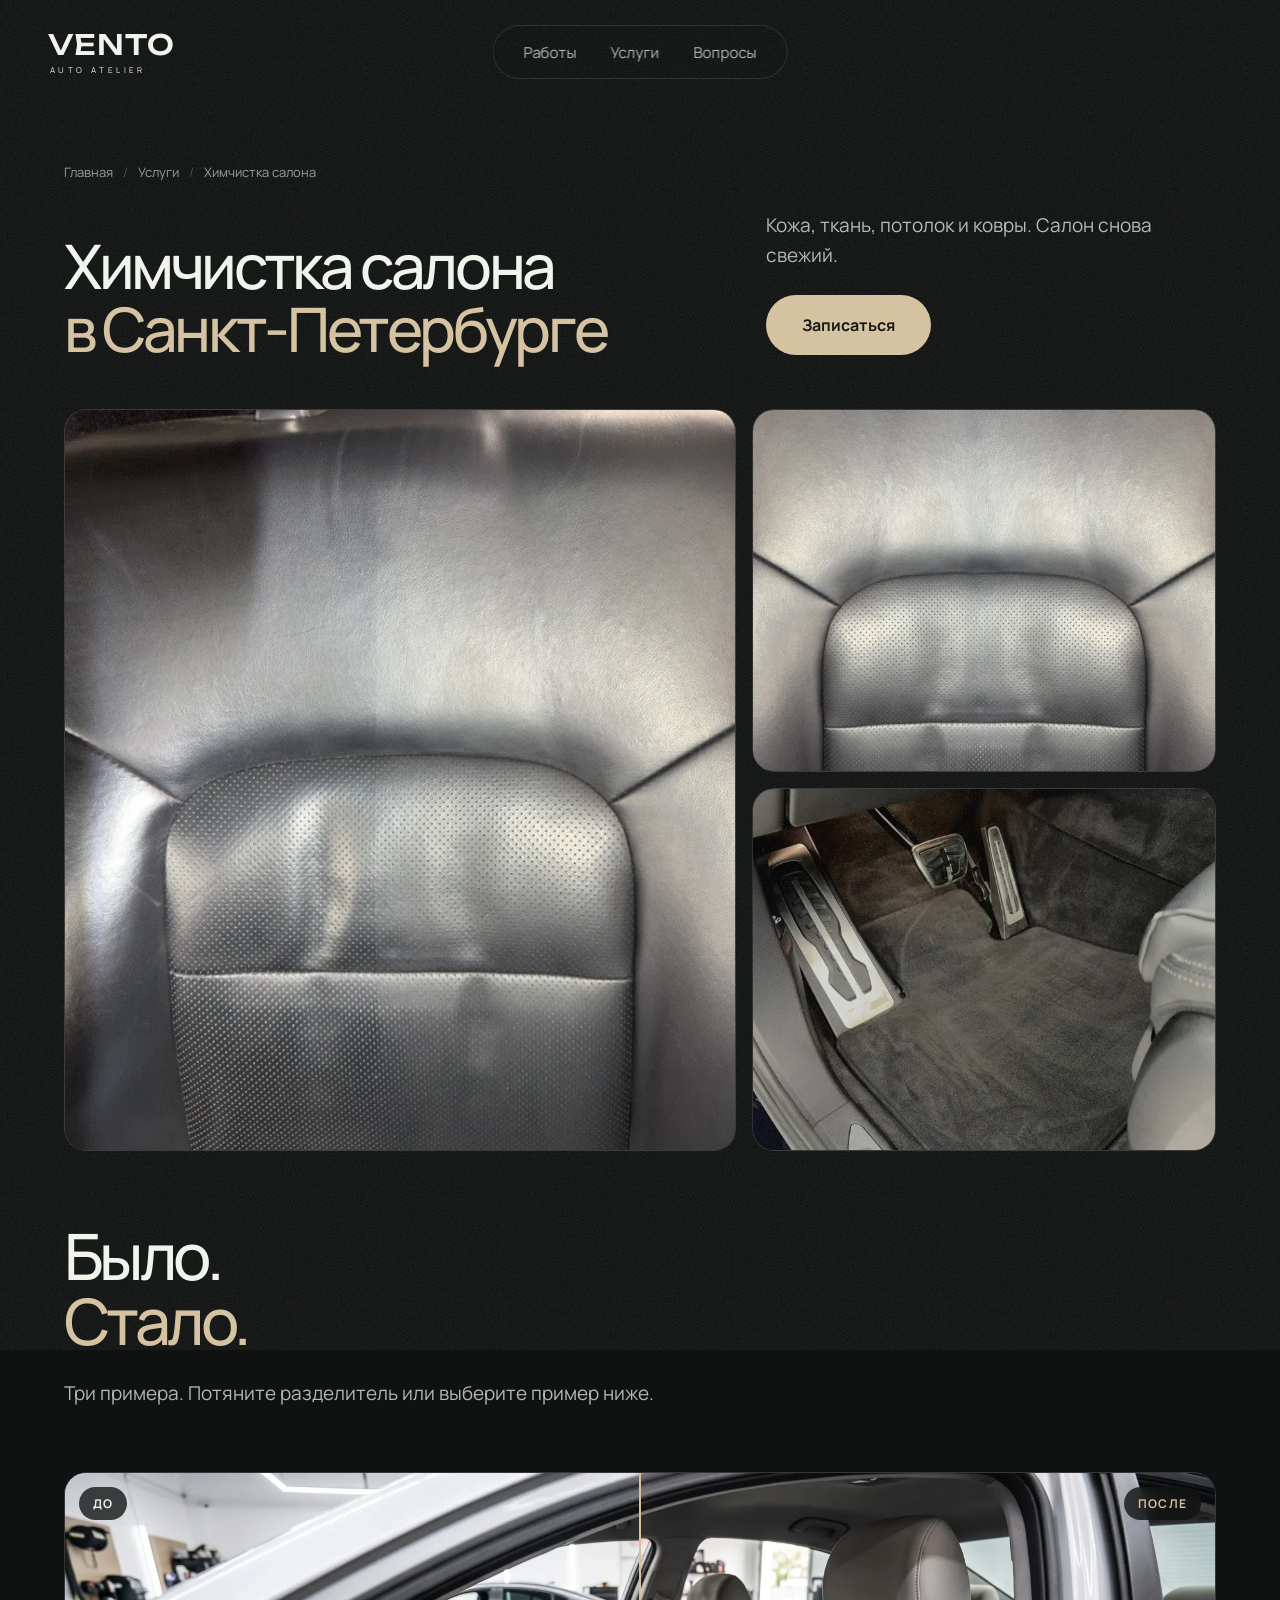
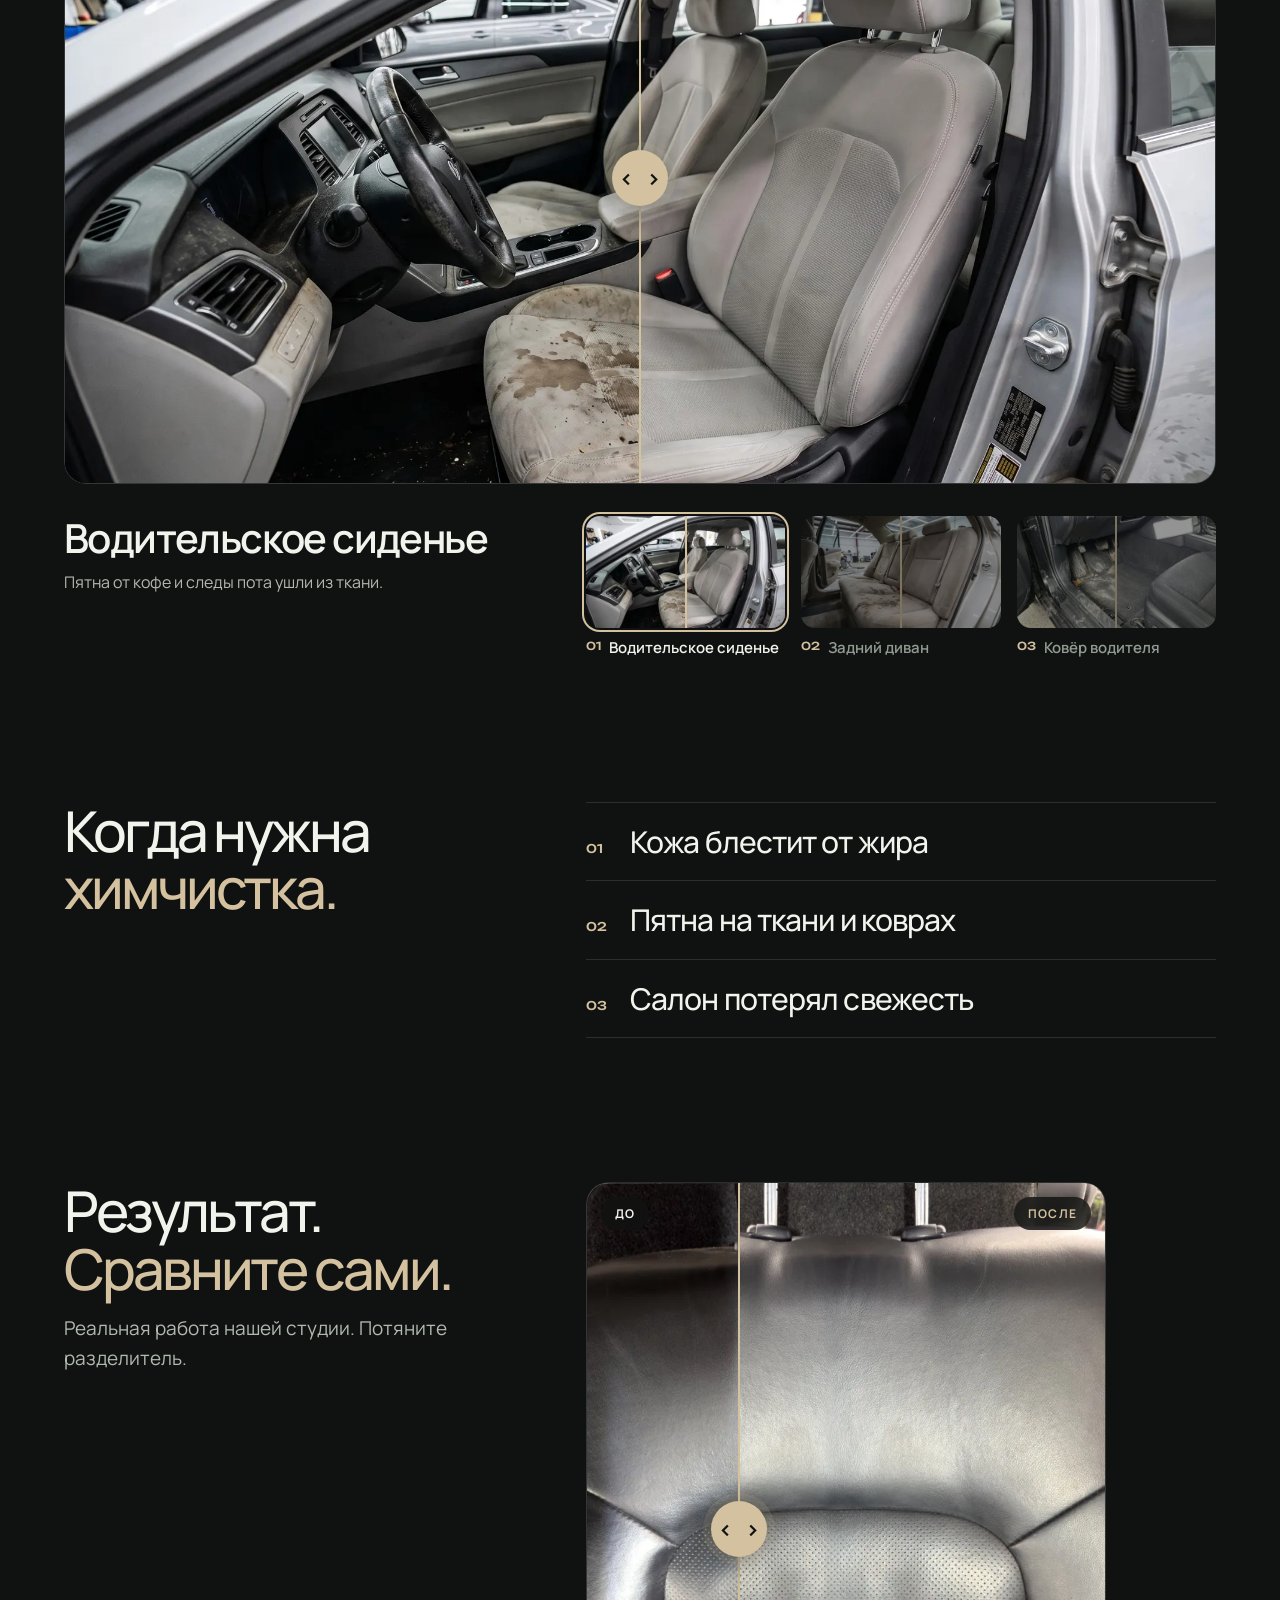
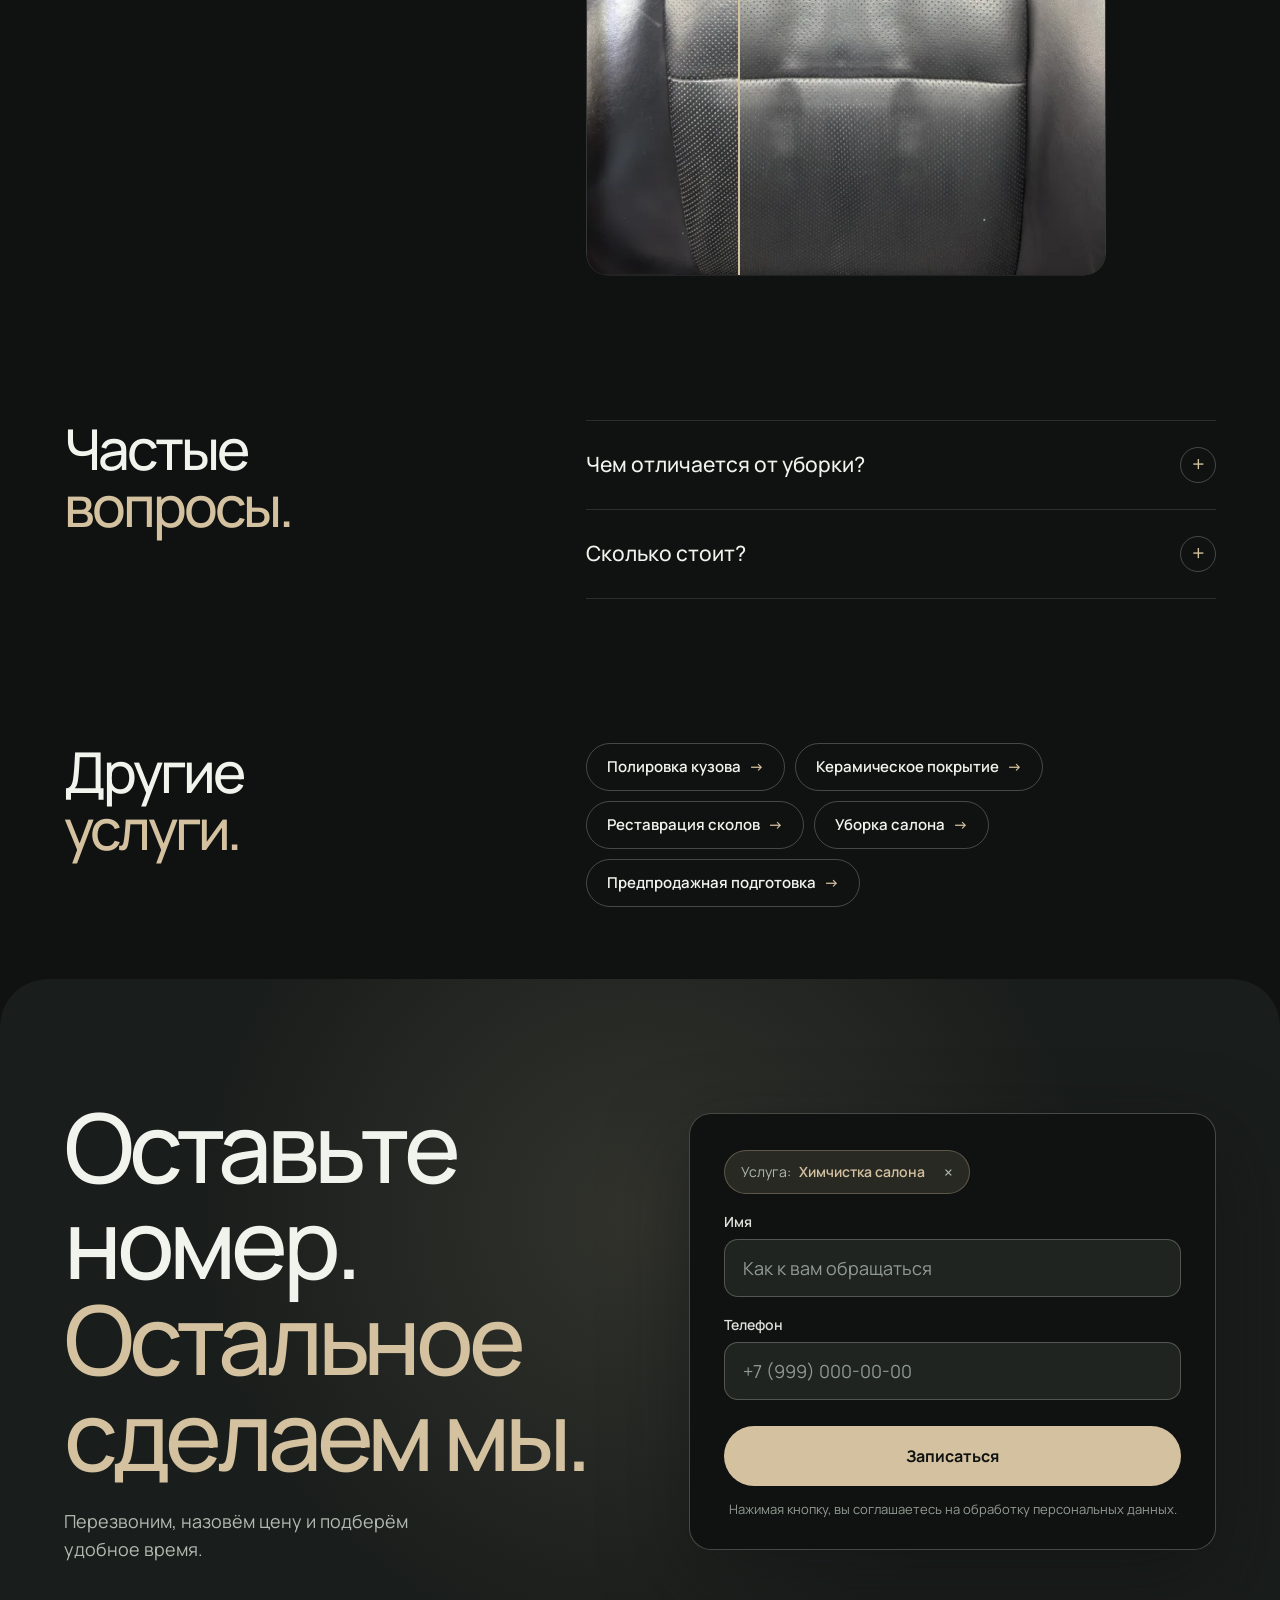
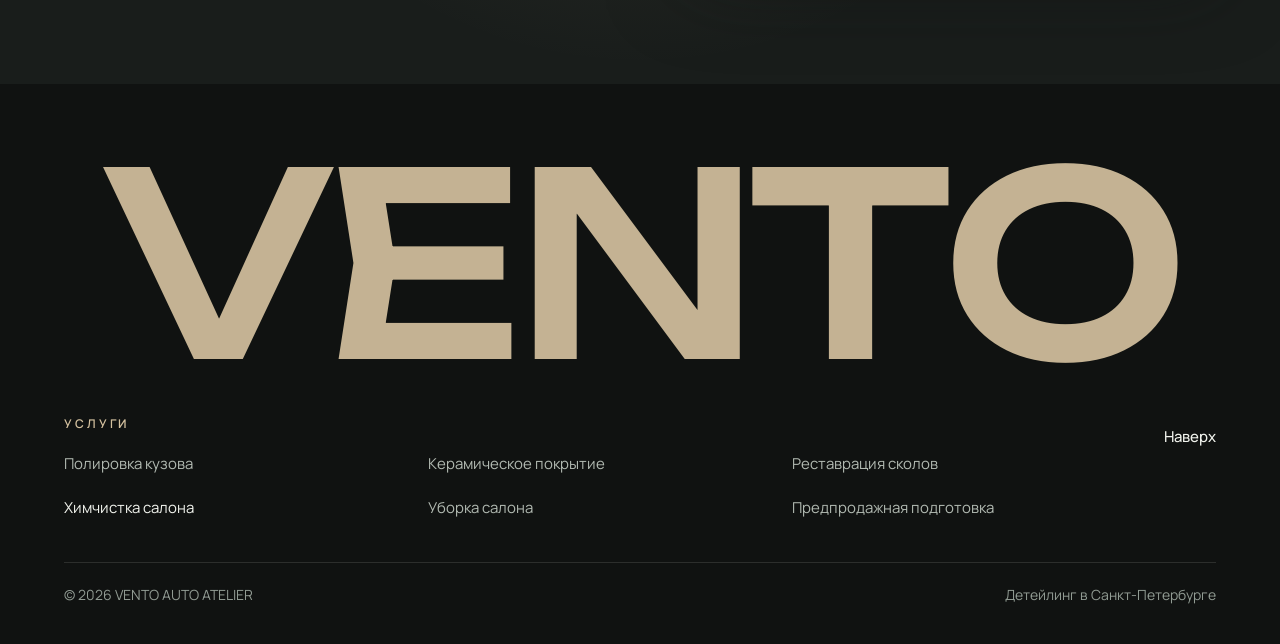
==== commit a9a90cfe: "Remove the atelier manifesto block Co-Authored-By: Claude Opus 5.5 <noreply@anthropic.com>" ====
--- a/himchistka-salona/index.html
+++ b/himchistka-salona/index.html
@@ -33,9 +33,9 @@
   <link rel="preload" as="font" type="font/woff2" href="../assets/font-1.woff2" crossorigin>
   <link rel="preload" as="font" type="font/woff2" href="../assets/font-2.woff2" crossorigin>
   <link rel="stylesheet" href="../assets/fonts.css?v=2">
-  <link rel="stylesheet" href="../style.css?v=22.5">
+  <link rel="stylesheet" href="../style.css?v=22.7">
   <script type="application/ld+json">{"@context":"https://schema.org","@graph":[{"@type":"WebPage","@id":"https://samceberez.github.io/himchistka-salona/#webpage","url":"https://samceberez.github.io/himchistka-salona/","name":"Химчистка салона автомобиля в СПб — VENTO AUTO ATELIER","description":"Химчистка салона автомобиля в Санкт-Петербурге: кожа, ткань, потолок и ковры. Убираем загрязнения и жирный блеск с кожи. Фото до и после, запись онлайн.","inLanguage":"ru-RU","isPartOf":{"@id":"https://samceberez.github.io/#website"},"about":{"@id":"https://samceberez.github.io/himchistka-salona/#service"},"breadcrumb":{"@id":"https://samceberez.github.io/himchistka-salona/#breadcrumbs"},"primaryImageOfPage":{"@type":"ImageObject","url":"https://samceberez.github.io/assets/work/leather.webp","width":720,"height":960}},{"@type":"BreadcrumbList","@id":"https://samceberez.github.io/himchistka-salona/#breadcrumbs","itemListElement":[{"@type":"ListItem","position":1,"name":"Главная","item":"https://samceberez.github.io/"},{"@type":"ListItem","position":2,"name":"Химчистка салона","item":"https://samceberez.github.io/himchistka-salona/"}]},{"@type":"Service","@id":"https://samceberez.github.io/himchistka-salona/#service","name":"Химчистка салона","serviceType":"Химчистка салона автомобиля","description":"Кожа, ткань, потолок и ковры. Салон снова свежий.","image":"https://samceberez.github.io/assets/work/leather.webp","url":"https://samceberez.github.io/himchistka-salona/","areaServed":{"@type":"City","name":"Санкт-Петербург"},"provider":{"@type":["AutoBodyShop","AutoWash"],"@id":"https://samceberez.github.io/#business","name":"VENTO AUTO ATELIER","url":"https://samceberez.github.io/","address":{"@type":"PostalAddress","addressLocality":"Санкт-Петербург","addressRegion":"Санкт-Петербург","addressCountry":"RU"}},"offers":{"@type":"Offer","priceCurrency":"RUB","availability":"https://schema.org/InStock","url":"https://samceberez.github.io/himchistka-salona/"}},{"@type":"FAQPage","@id":"https://samceberez.github.io/himchistka-salona/#faq","inLanguage":"ru-RU","mainEntity":[{"@type":"Question","name":"Чем отличается от уборки?","acceptedAnswer":{"@type":"Answer","text":"Уборка чистит поверхности. Химчистка очищает сами материалы салона."}},{"@type":"Question","name":"Сколько стоит?","acceptedAnswer":{"@type":"Answer","text":"Зависит от машины и её состояния. Перезвоним и назовём точную цену."}}]}]}</script>
-  <script src="../app.js?v=22.5" defer></script>
+  <script src="../app.js?v=22.7" defer></script>
 </head>
 <body id="top" class="page-service">
   <div class="grain" aria-hidden="true"></div>
--- a/style.css
+++ b/style.css
@@ -127,7 +127,7 @@
 
 
 /* Services: seven photo tiles, mixed sizes. Copy sits on a scrim, never on raw photo. */
-.services{position:relative;background:var(--surface);border-radius:28px 28px 0 0}
+.services{position:relative;background:var(--surface);border-radius:28px}
 .services-head{margin-bottom:40px}
 .svc-text{margin-top:10px;font-size:16px;line-height:1.55;color:var(--overlay-text);max-width:44ch;transition:opacity .25s var(--ease),transform .25s var(--ease)}.svc-text.is-swapping{opacity:0;transform:translateY(6px)}
 .svc-switch{display:flex;flex-wrap:wrap;gap:6px;margin-top:16px}
@@ -199,13 +199,6 @@
   .story h3{font-size:clamp(40px,3.4vw,54px)}
   .story .svc-text{font-size:17px;margin-top:14px}
 }
-
-/* Atelier: manifesto beside a real studio reflection. */
-.atelier{position:relative;overflow:clip;padding-block:var(--section-space);background:var(--surface)}
-.atelier-grid{display:grid;grid-template-columns:minmax(0,1fr);gap:40px;align-items:center}
-.atelier h2{font-size:clamp(42px,11vw,72px);line-height:1.06;letter-spacing:-.055em}.atelier h2>span{display:block}
-.atelier-text{margin-top:20px;font-size:17px;line-height:1.65;color:var(--muted);max-width:42ch}
-.atelier-photo{position:relative;aspect-ratio:4/5;overflow:hidden;border-radius:var(--radius-card);border:1px solid var(--line)}.atelier-photo img{object-position:center 40%;scale:1.12}
 
 /* Finished cars: one studio, the cars change places. The next car is dragged in behind a vertical line of light;
    the room is identical in every frame, so only the car appears to change. */
@@ -450,7 +443,6 @@
   @media(prefers-reduced-motion:no-preference){
     .hero{view-timeline-name:--hero;view-timeline-axis:block}.hero-scene{animation:hero-drift linear both;animation-timeline:--hero;animation-range:exit 0% exit 100%}.hero-content{animation:hero-type-exit linear both;animation-timeline:--hero;animation-range:exit 0% exit 90%}
         @media(max-width:1023px){.hero h1{animation:hero-type-exit linear both;animation-timeline:--hero;animation-range:exit 0% exit 80%}}
-    .atelier-photo img{animation:photo-drift linear both;animation-timeline:view();animation-range:cover 0% cover 100%}
   }
 }
 @keyframes hero-drift{to{transform:translateY(16%) scale(1.18);opacity:.2}}@keyframes hero-type-exit{to{transform:translateY(-60px);opacity:0}}@keyframes photo-drift{from{translate:0 -5%}to{translate:0 5%}}
@@ -462,20 +454,16 @@
   .menu-toggle,#mobile-menu{display:none}
   .hero{--car-w:min(90vw,1000px);--word:min(calc(var(--car-w)*.28),236px);padding:120px 0 48px}.hero-location{font-size:12px}.hero h1{margin-top:18px}.hero-tagline{font-size:26px}
   .hero-footer{display:flex;flex-direction:column;align-items:center;margin-top:26px}.hero-action{display:flex;flex-direction:column;align-items:center;gap:22px}.hero-action>p{display:block}.hero-action .button{width:auto;min-width:300px}.hero-secondary{margin-top:10px}
-  h2{font-size:clamp(64px,7.2vw,108px)}.lead{font-size:19px;margin-top:24px}.atelier-text,.booking-copy>p{margin-top:24px}
+  h2{font-size:clamp(64px,7.2vw,108px)}.lead{font-size:19px;margin-top:24px}.booking-copy>p{margin-top:24px}
   .works-head{margin-bottom:64px}
-  .services{border-radius:48px 48px 0 0}.services-head{margin-bottom:64px}
-  .atelier h2{font-size:clamp(64px,7.2vw,108px)}.atelier-text{font-size:19px}
+  .services{border-radius:48px}.services-head{margin-bottom:64px}
   .essentials h2{margin-bottom:64px}summary{font-size:21px;min-height:88px}details p{font-size:17px}
   .booking{border-radius:48px 48px 0 0}.booking-card{padding:36px 34px 30px}
   .footer{padding-block:64px 40px}.footer-bottom{font-size:14px}}
 @media(min-width:900px){
   .works-tabs{display:none!important}.works.is-tabbed .work:not(.is-active){display:block}
   .works-grid{grid-template-columns:repeat(3,minmax(0,1fr));gap:24px;align-items:start}.work:nth-child(2){margin-top:72px}.work:nth-child(3){margin-top:24px}
-  .atelier-grid{grid-template-columns:minmax(0,1.25fr) minmax(0,1fr);gap:72px}
   .booking-grid{grid-template-columns:minmax(0,1.05fr) minmax(0,1fr);gap:72px}
-}
-@media(min-width:1024px){
 }
 @media(min-width:1200px){
   :root{--gutter:64px}.header{left:max(36px,calc((100% - 1400px)/2));right:max(36px,calc((100% - 1400px)/2))}.desktop-nav{gap:40px}.works-grid{gap:32px}
